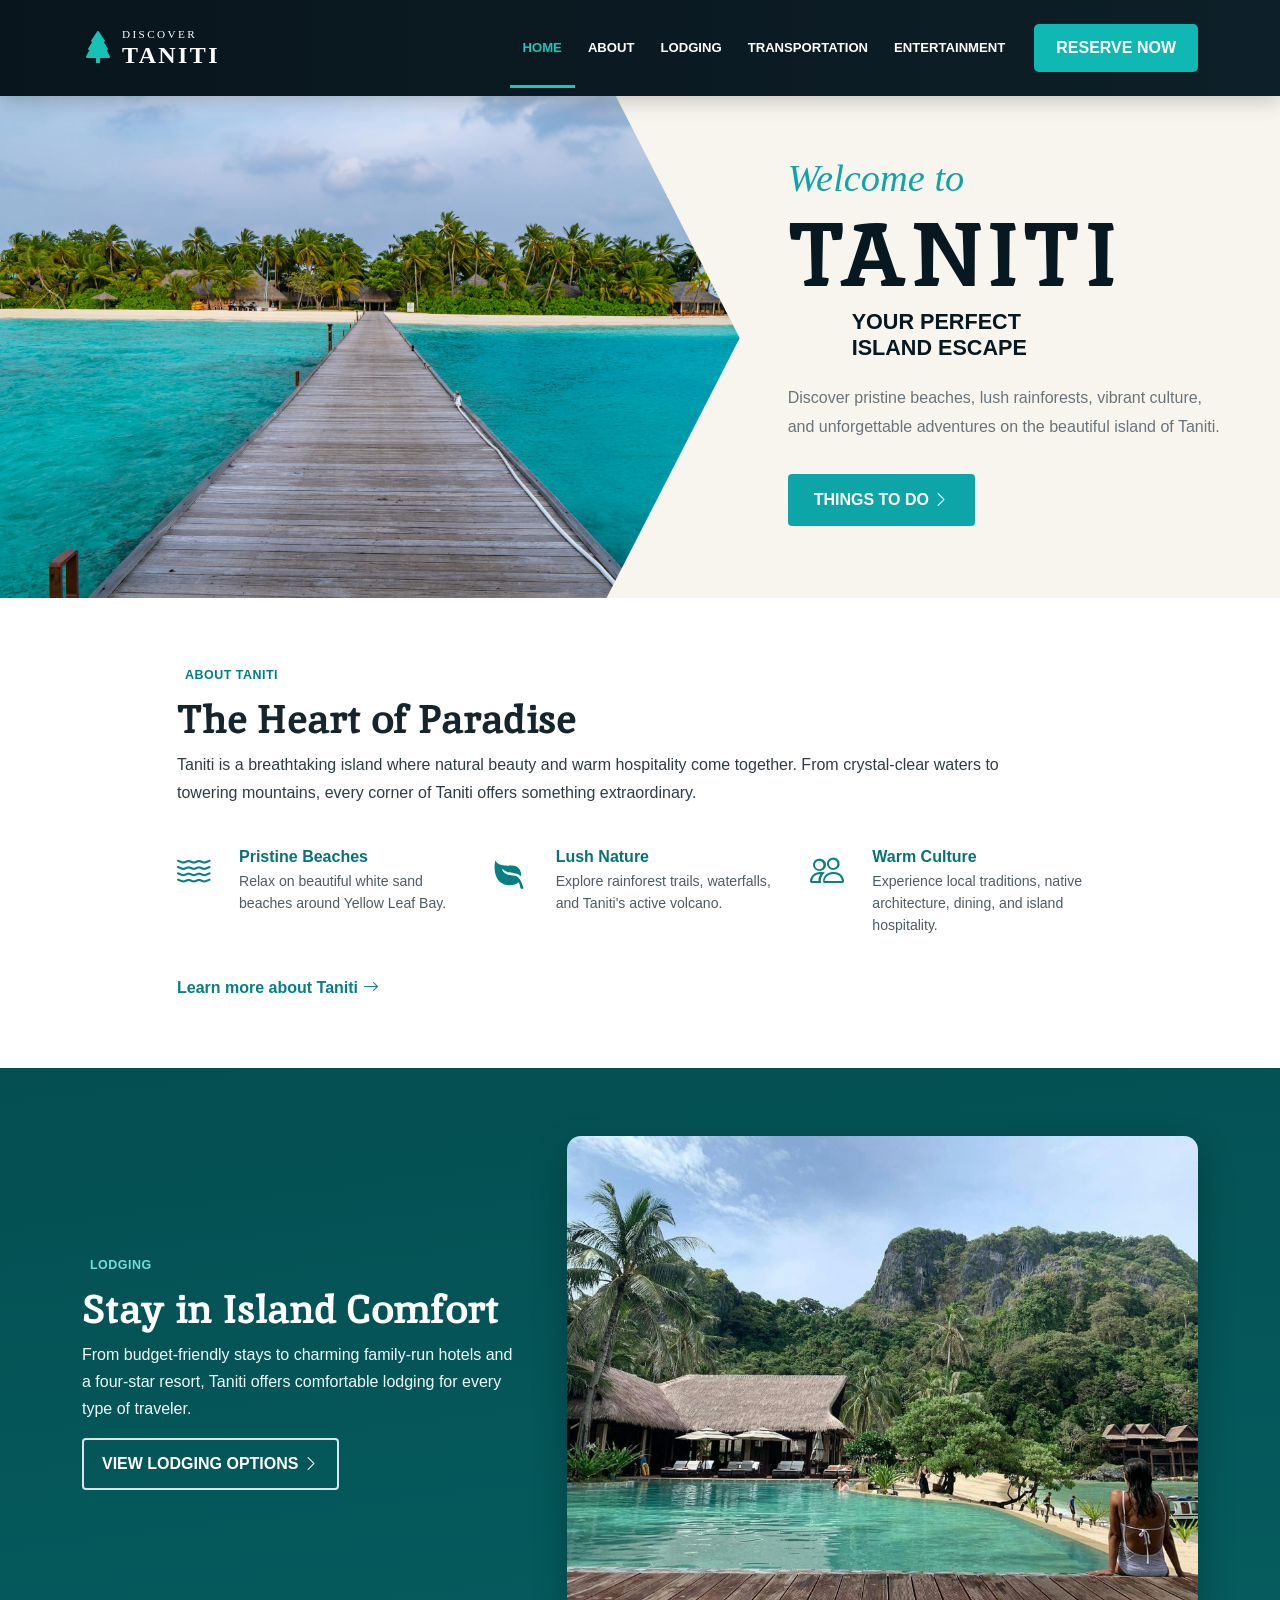
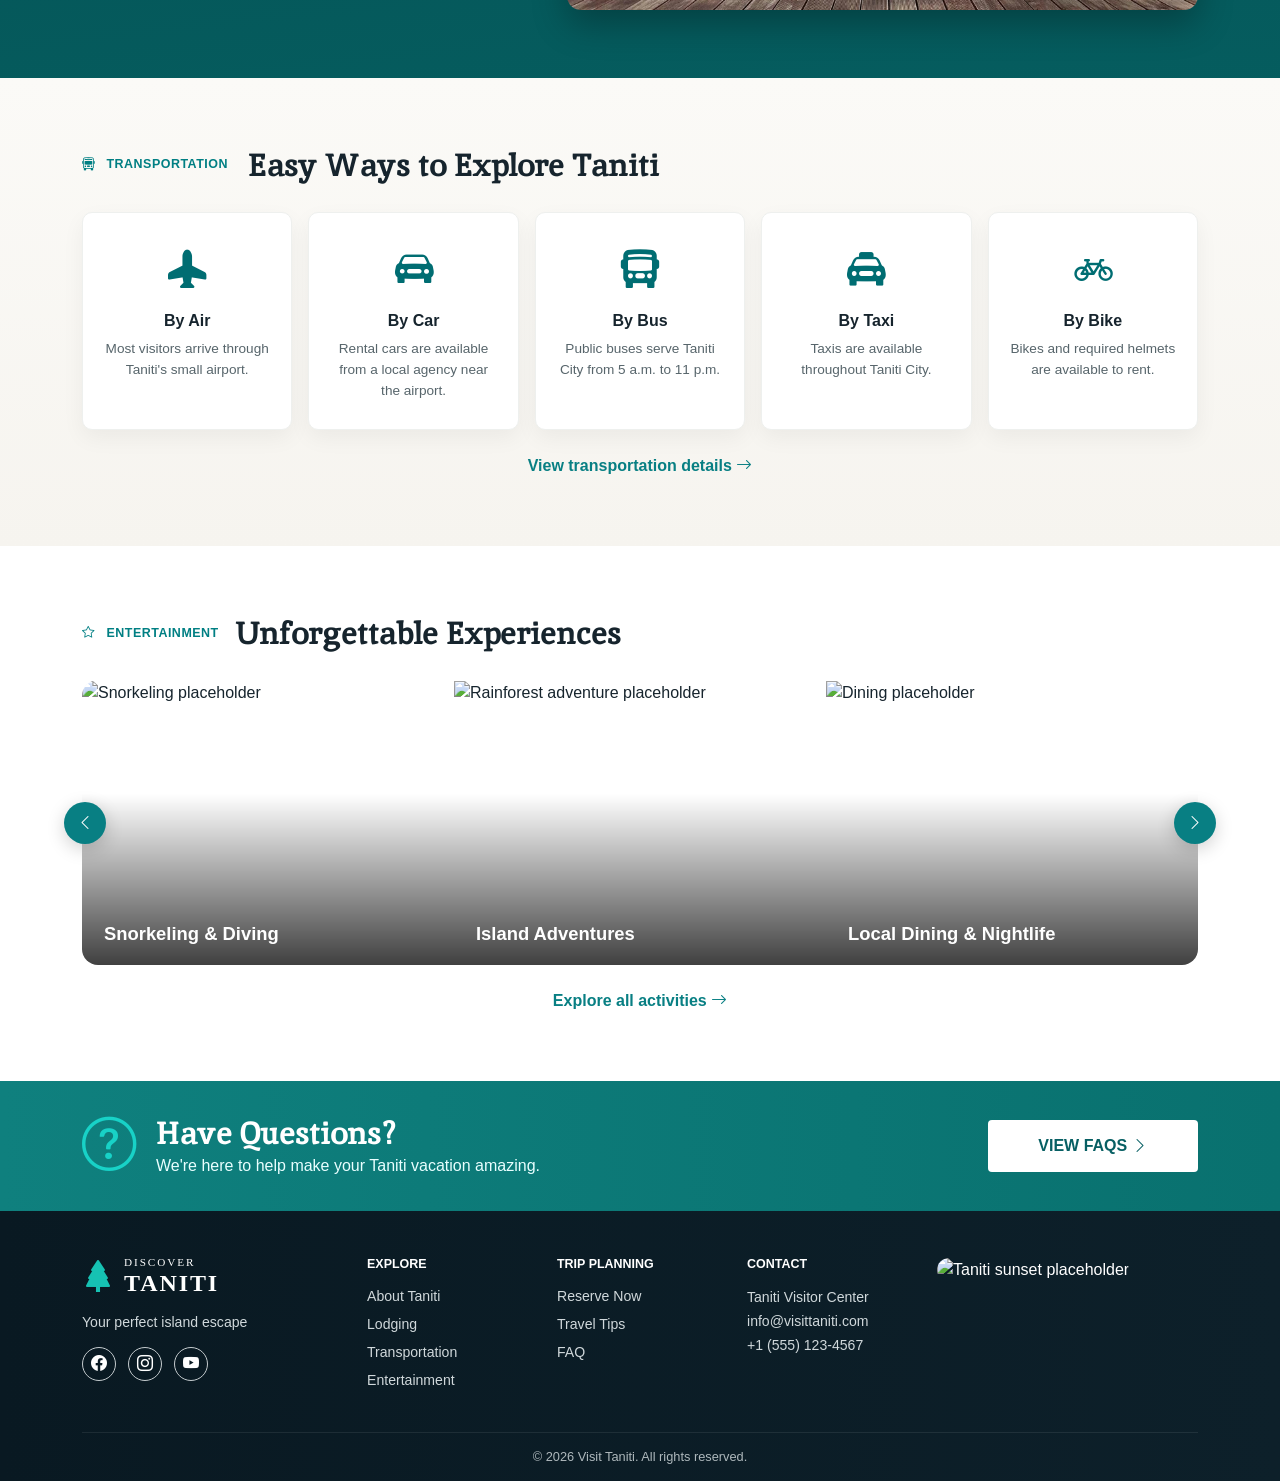
==== index.html @ a60665e6 "Added img for lodging section to assets folder and appropriate img tag. Homepage lodging done." ====
<!doctype html>
<html lang="en">
<head>
  <meta charset="utf-8">
  <meta name="viewport" content="width=device-width, initial-scale=1">
  <title>Visit Taniti</title>
  <meta name="description" content="Discover Taniti lodging, transportation, beaches, rainforest adventures, dining, and visitor information.">

  <link href="https://cdn.jsdelivr.net/npm/bootstrap@5.3.3/dist/css/bootstrap.min.css" rel="stylesheet">
  <link rel="stylesheet" href="https://cdn.jsdelivr.net/npm/bootstrap-icons@1.11.3/font/bootstrap-icons.min.css">
  <link rel="stylesheet" href="styles.css">
</head>
<body>

  <!-- NAVBAR -->
  <nav class="navbar navbar-expand-lg navbar-dark fixed-top site-navbar">
    <div class="container">
      <a class="navbar-brand d-flex align-items-center gap-2" href="#home">
        <span class="brand-icon"><i class="bi bi-tree-fill"></i></span>
        <span class="brand-text">
          <small>DISCOVER</small>
          <strong>TANITI</strong>
        </span>
      </a>

      <button class="navbar-toggler border-0" type="button" data-bs-toggle="collapse"
              data-bs-target="#mainNav" aria-controls="mainNav"
              aria-expanded="false" aria-label="Toggle navigation">
        <span class="navbar-toggler-icon"></span>
      </button>

      <div class="collapse navbar-collapse" id="mainNav">
        <ul class="navbar-nav ms-auto align-items-lg-center">
          <li class="nav-item"><a class="nav-link active" href="#home">HOME</a></li>
          <li class="nav-item"><a class="nav-link" href="#about">ABOUT</a></li>
          <li class="nav-item"><a class="nav-link" href="#lodging">LODGING</a></li>
          <li class="nav-item"><a class="nav-link" href="#transportation">TRANSPORTATION</a></li>
          <li class="nav-item"><a class="nav-link" href="#entertainment">ENTERTAINMENT</a></li>
          <li class="nav-item ms-lg-3 mt-3 mt-lg-0">
            <a class="btn reserve-btn" href="reserve.html">RESERVE NOW</a>
          </li>
        </ul>
      </div>
    </div>
  </nav>

  <main>

    <section id="home" class="hero-section">
      <div class="container">
        <div class="row align-items-center g-0">

          <!-- Hero Image -->
          <div class="col-lg-7 hero-image-column">
            <img
              src="assets/homepage_hero.jpg"
              alt="Scenic tropical view of Taniti"
              class="hero-image"
            >
          </div>

          <!-- Hero Content -->
          <div class="col-lg-5">
            <div class="hero-content">

              <p class="script-title">Welcome to</p>

              <h1>TANITI</h1>

              <h2>YOUR PERFECT<br>ISLAND ESCAPE</h2>

              <p class="hero-copy">
                Discover pristine beaches, lush rainforests, vibrant culture,
                and unforgettable adventures on the beautiful island of Taniti.
              </p>

              <a href="entertainment.html" class="btn explore-btn">
                THINGS TO DO
                <i class="bi bi-chevron-right"></i>
              </a>

            </div>
          </div>

        </div>
      </div>
    </section>

    <!-- ABOUT -->
    <section id="about" class="about-section section-pad">
      <div class="container">
        <div class="row justify-content-center">
       
          <div class="col-lg-10">
            <div class="section-label"><i class="bi bi-leaf"></i> ABOUT TANITI</div>
            <h2>The Heart of Paradise</h2>
            <p class="about-copy">
              Taniti is a breathtaking island where natural beauty and warm hospitality come together.
              From crystal-clear waters to towering mountains, every corner of Taniti offers something extraordinary.
            </p>

            <div class="row g-4 mt-3">
              <div class="col-md-4">
                <div class="feature-inline">
                  <span class="feature-icon"><i class="bi bi-water"></i></span>
                  <div>
                    <h3>Pristine Beaches</h3>
                    <p>Relax on beautiful white sand beaches around Yellow Leaf Bay.</p>
                  </div>
                </div>
              </div>

              <div class="col-md-4">
                <div class="feature-inline">
                  <span class="feature-icon">
                    <svg xmlns="http://www.w3.org/2000/svg" width="30" height="30" fill="currentColor" class="bi bi-leaf-fill" viewBox="0 0 16 16">
                        <path d="M1.4 1.7c.217.289.65.84 1.725 1.274 1.093.44 2.885.774 5.834.528 2.02-.168 3.431.51 4.326 1.556C14.161 6.082 14.5 7.41 14.5 8.5q0 .344-.027.734C13.387 8.252 11.877 7.76 10.39 7.5c-2.016-.288-4.188-.445-5.59-2.045-.142-.162-.402-.102-.379.112.108.985 1.104 1.82 1.844 2.308 2.37 1.566 5.772-.118 7.6 3.071.505.8 1.374 2.7 1.75 4.292.07.298-.066.611-.354.715a.7.7 0 0 1-.161.042 1 1 0 0 1-1.08-.794c-.13-.97-.396-1.913-.868-2.77C12.173 13.386 10.565 14 8 14c-1.854 0-3.32-.544-4.45-1.435-1.124-.887-1.889-2.095-2.39-3.383-1-2.562-1-5.536-.65-7.28L.73.806z"/>
                    </svg>
                  </span>
                  <div>
                    <h3>Lush Nature</h3>
                    <p>Explore rainforest trails, waterfalls, and Taniti's active volcano.</p>
                  </div>
                </div>
              </div>

              <div class="col-md-4">
                <div class="feature-inline">
                  <span class="feature-icon"><i class="bi bi-people"></i></span>
                  <div>
                    <h3>Warm Culture</h3>
                    <p>Experience local traditions, native architecture, dining, and island hospitality.</p>
                  </div>
                </div>
              </div>
            </div>

            <div class="mt-4">
              <a href="about.html" class="text-cta">Learn more about Taniti <i class="bi bi-arrow-right"></i></a>
            </div>
          </div>
        </div>
      </div>
    </section>

    <!-- LODGING -->
    <section id="lodging" class="lodging-section section-pad">
      <div class="container">
        <div class="row align-items-center g-5">
          <div class="col-lg-5">
            <div class="section-label light-label"><i class="bi bi-bed"></i> LODGING</div>
            <h2>Stay in Island Comfort</h2>
            <p>
              From budget-friendly stays to charming family-run hotels and a four-star resort,
              Taniti offers comfortable lodging for every type of traveler.
            </p>
            <a href="lodging.html" class="btn outline-light-btn">
              VIEW LODGING OPTIONS <i class="bi bi-chevron-right"></i>
            </a>
          </div>

          <div class="col-lg-7">
            <img src="assets/lodging_hero_homepage.jpg" class="img-fluid lodging-image" alt="Taniti lodging placeholder">
          </div>
        </div>
      </div>
    </section>

    <!-- TRANSPORTATION -->
    <section id="transportation" class="transportation-section section-pad">
      <div class="container">
        <div class="section-heading">
          <div class="section-label"><i class="bi bi-bus-front"></i> TRANSPORTATION</div>
          <h2>Easy Ways to Explore Taniti</h2>
        </div>

        <div class="row g-3">
          <div class="col-6 col-md-4 col-lg">
            <div class="transport-card">
              <i class="bi bi-airplane-fill"></i>
              <h3>By Air</h3>
              <p>Most visitors arrive through Taniti's small airport.</p>
            </div>
          </div>

          <div class="col-6 col-md-4 col-lg">
            <div class="transport-card">
              <i class="bi bi-car-front-fill"></i>
              <h3>By Car</h3>
              <p>Rental cars are available from a local agency near the airport.</p>
            </div>
          </div>

          <div class="col-6 col-md-4 col-lg">
            <div class="transport-card">
              <i class="bi bi-bus-front-fill"></i>
              <h3>By Bus</h3>
              <p>Public buses serve Taniti City from 5 a.m. to 11 p.m.</p>
            </div>
          </div>

          <div class="col-6 col-md-4 col-lg">
            <div class="transport-card">
              <i class="bi bi-taxi-front-fill"></i>
              <h3>By Taxi</h3>
              <p>Taxis are available throughout Taniti City.</p>
            </div>
          </div>

          <div class="col-6 col-md-4 col-lg">
            <div class="transport-card">
              <i class="bi bi-bicycle"></i>
              <h3>By Bike</h3>
              <p>Bikes and required helmets are available to rent.</p>
            </div>
          </div>
        </div>

        <div class="text-center mt-4">
          <a href="transportation.html" class="text-cta">View transportation details <i class="bi bi-arrow-right"></i></a>
        </div>
      </div>
    </section>

    <!-- ENTERTAINMENT -->
    <section id="entertainment" class="entertainment-section section-pad">
      <div class="container">
        <div class="section-heading d-flex align-items-center gap-3">
          <div class="section-label mb-0"><i class="bi bi-star"></i> ENTERTAINMENT</div>
          <h2 class="mb-0">Unforgettable Experiences</h2>
        </div>

        <div id="experienceCarousel" class="carousel slide mt-4" data-bs-ride="carousel">
          <div class="carousel-inner rounded-4 overflow-hidden">
            <div class="carousel-item active">
              <div class="row g-0">
                <div class="col-md-4 experience-card">
                  <img src="assets/snorkeling.svg" alt="Snorkeling placeholder">
                  <div class="experience-overlay"></div>
                  <div class="experience-title">Snorkeling & Diving</div>
                </div>
                <div class="col-md-4 experience-card">
                  <img src="assets/waterfall.svg" alt="Rainforest adventure placeholder">
                  <div class="experience-overlay"></div>
                  <div class="experience-title">Island Adventures</div>
                </div>
                <div class="col-md-4 experience-card">
                  <img src="assets/dining.svg" alt="Dining placeholder">
                  <div class="experience-overlay"></div>
                  <div class="experience-title">Local Dining & Nightlife</div>
                </div>
              </div>
            </div>
          </div>

          <button class="carousel-control-prev custom-control" type="button"
                  data-bs-target="#experienceCarousel" data-bs-slide="prev">
            <span class="circle-control"><i class="bi bi-chevron-left"></i></span>
            <span class="visually-hidden">Previous</span>
          </button>

          <button class="carousel-control-next custom-control" type="button"
                  data-bs-target="#experienceCarousel" data-bs-slide="next">
            <span class="circle-control"><i class="bi bi-chevron-right"></i></span>
            <span class="visually-hidden">Next</span>
          </button>
        </div>

        <div class="text-center mt-4">
          <a href="entertainment.html" class="text-cta">Explore all activities <i class="bi bi-arrow-right"></i></a>
        </div>
      </div>
    </section>

    <!-- FAQ CTA -->
    <section class="faq-cta-section">
      <div class="container">
        <div class="faq-banner">
          <div class="faq-left">
            <div class="faq-icon"><i class="bi bi-question-circle"></i></div>
            <div>
              <h2>Have Questions?</h2>
              <p>We're here to help make your Taniti vacation amazing.</p>
            </div>
          </div>

          <a href="faq.html" class="btn faq-btn">
            VIEW FAQS <i class="bi bi-chevron-right"></i>
          </a>
        </div>
      </div>
    </section>

  </main>

  <!-- FOOTER -->
  <footer class="site-footer">
    <div class="container">
      <div class="row g-4 align-items-start">
        <div class="col-lg-3">
          <a class="footer-brand" href="#home">
            <span class="brand-icon"><i class="bi bi-tree-fill"></i></span>
            <span class="brand-text">
              <small>DISCOVER</small>
              <strong>TANITI</strong>
            </span>
          </a>
          <p class="footer-tagline">Your perfect island escape</p>
          <div class="socials">
            <a href="#" aria-label="Facebook"><i class="bi bi-facebook"></i></a>
            <a href="#" aria-label="Instagram"><i class="bi bi-instagram"></i></a>
            <a href="#" aria-label="YouTube"><i class="bi bi-youtube"></i></a>
          </div>
        </div>

        <div class="col-6 col-lg-2">
          <h3>EXPLORE</h3>
          <a href="about.html">About Taniti</a>
          <a href="lodging.html">Lodging</a>
          <a href="transportation.html">Transportation</a>
          <a href="entertainment.html">Entertainment</a>
        </div>

        <div class="col-6 col-lg-2">
          <h3>TRIP PLANNING</h3>
          <a href="reserve.html">Reserve Now</a>
          <a href="faq.html">Travel Tips</a>
          <a href="faq.html">FAQ</a>
        </div>

        <div class="col-lg-2">
          <h3>CONTACT</h3>
          <p>Taniti Visitor Center<br>info@visittaniti.com<br>+1 (555) 123-4567</p>
        </div>

        <div class="col-lg-3">
          <img src="assets/footer.svg" class="img-fluid footer-image" alt="Taniti sunset placeholder">
        </div>
      </div>

      <div class="footer-bottom text-center">
        © 2026 Visit Taniti. All rights reserved.
      </div>
    </div>
  </footer>

  <script src="https://cdn.jsdelivr.net/npm/bootstrap@5.3.3/dist/js/bootstrap.bundle.min.js"></script>
</body>
</html>
---- styles.css ----
@import url('https://fonts.googleapis.com/css2?family=Inika:wght@400;700&family=Kablammo&family=Schoolbell&display=swap');

:root{
  --navy:#071821;
  --navy-2:#0b222a;
  --teal:#0ea5a8;
  --teal-dark:#087579;
  --cream:#f8f5ef;
  --ink:#16242d;
  --muted:#69747a;
  --white:#fff;
  --header-fonts: "Inika";
}

*{box-sizing:border-box}

html{scroll-behavior:smooth}

body{
  margin:0;
  font-family: "Segoe UI",Arial,sans-serif;
  color:var(--ink);
  background:#fff;
}

section{scroll-margin-top:78px}

.section-pad{padding:68px 0}

.section-label{
  color:#007f83;
  font-weight:800;
  font-size:.78rem;
  letter-spacing:.04em;
  margin-bottom:10px;
}

.section-label i{margin-right:8px}

.light-label{color:#6be0d8}

h2{
  font-size:clamp(2rem,4vw,3rem);
  font-weight:800;
}

/* Navbar */
.site-navbar{
  background:linear-gradient(90deg,#09151c,#0d1f28);
  min-height:78px;
  box-shadow:0 5px 20px rgba(0,0,0,.2);
}

.brand-icon{
  color:#16c2b3;
  font-size:2rem;
  line-height:1;
}

.brand-text{
  display:flex;
  flex-direction:column;
  line-height:1;
  letter-spacing:.12em;
  color:white;
  font-family: "Schoolbell" ;
}

.brand-text small{
  font-size:.7rem;
  margin-bottom:3px;
}

.brand-text strong{
  font-size:1.5rem;
}

.site-navbar .nav-link{
  color:#fff !important;
  font-weight:700;
  font-size:.82rem;
  padding:30px 13px 27px !important;
  border-bottom:3px solid transparent;
}

.site-navbar .nav-link:hover,
.site-navbar .nav-link.active{
  color:#17c6bc !important;
  border-bottom-color:#17c6bc;
}

.reserve-btn{
  background:#10b8b4;
  border:0;
  color:#fff;
  font-weight:800;
  border-radius:5px;
  padding:12px 22px;
}

.reserve-btn:hover{background:#0d9996;color:#fff}

/* Hero */

.hero-section {
  margin-top: 78px;
  background: var(--cream);
  overflow: hidden;
}

.hero-section .container {
  max-width: 100%;
  padding-left: 0;
}

.hero-image-column {
  position: relative;
  padding-left: 0;
}

.hero-image {
  width: 100%;
  height: 520px;
  display: block;
  object-fit: cover;

  clip-path: polygon(
    0 0,
    82% 0,
    100% 50%,
    82% 100%,
    0 100%
  );
}

.hero-content {
  position: relative;
  z-index: 2;
  padding: 3rem 2rem 3rem 3rem;
}

.script-title {
  margin: 0 0 .25rem;
  font-family: Georgia, serif;
  font-size: 2.4rem;
  font-style: italic;
  color: var(--teal);
}

.hero-content h1 {
  margin: 0 0 .75rem;
  color: var(--navy);
  font-size: clamp(4rem, 7vw, 6rem);
  font-weight: 900;
  line-height: .95;
  letter-spacing: .04em;
  font-family: var(--header-fonts);
}

.hero-content h2 {
  margin-bottom: 1.5rem;
  color: var(--navy);
  font-size: 1.35rem;
  font-weight: 900;
  line-height: 1.2;
  margin-left: 4rem;
}

.hero-copy {
  max-width: 440px;
  margin-bottom: 2rem;
  color: var(--muted);
  font-size: 1rem;
  line-height: 1.8;
}

.explore-btn {
  padding: 14px 26px;
  border: 0;
  border-radius: 4px;
  background: var(--teal);
  color: var(--white);
  font-weight: 800;
}

.explore-btn:hover {
  background: var(--teal-dark);
  color: var(--white);
}

/* About */
.about-section{
  background: var(--white);
}

.about-section h2{
  font-size:2.5rem;
  font-family: var(--header-fonts);
}

.about-copy{
  max-width:860px;
  color:#2d3c43;
  line-height:1.75;
}

.feature-inline{
  display:flex;
  gap:14px;
  align-items:flex-start;
}

.feature-icon{
  color:#087f83;
  font-size:2.1rem;
  width:48px;
  flex:0 0 48px;
}

.feature-inline h3{
  font-size:1rem;
  font-weight:800;
  color:#087176;
  margin-bottom:5px;
}

.feature-inline p{
  color:#4d5c62;
  font-size:.88rem;
  line-height:1.55;
}

.text-cta{
  color:#087f83;
  text-decoration:none;
  font-weight:800;
}

.text-cta:hover{color:#055d60}

/* Lodging */
.lodging-section{
  color:#fff;
  background:
    linear-gradient(rgba(4,78,81,.94),rgba(5,91,93,.94)),
    radial-gradient(circle at right top,#0a8d8f,#064f52);
}

.lodging-section h2{
  color:#fff;
  font-size:2.5rem;
  font-family: var(--header-fonts);
}

.lodging-section p{
  font-size:1rem;
  line-height:1.7;
  color:#eefafa;
}

.lodging-image{
  border-radius:14px;
  box-shadow:0 14px 35px rgba(0,0,0,.28);
}

.outline-light-btn{
  border:2px solid rgba(255,255,255,.85);
  color:#fff;
  font-weight:800;
  border-radius:4px;
  padding:12px 18px;
}

.outline-light-btn:hover{
  background:#fff;
  color:#075b5e;
}

/* Transportation */
.transportation-section{
  background:linear-gradient(180deg,#fbfaf7,#f6f4ef);
}

.section-heading{
  display:flex;
  gap:20px;
  align-items:flex-end;
  margin-bottom:28px;
}

.section-heading h2{
  margin:0;
  font-size:2rem;
  font-family: var(--header-fonts);
}

.transport-card{
  height:100%;
  background:#fff;
  border-radius:10px;
  padding:28px 20px;
  text-align:center;
  box-shadow:0 8px 22px rgba(0,0,0,.05);
  border:1px solid #eef0ee;
  transition:.2s ease;
}

.transport-card:hover{
  transform:translateY(-5px);
  box-shadow:0 15px 35px rgba(0,0,0,.09);
}

.transport-card i{
  display:block;
  color:#006d72;
  font-size:2.4rem;
  margin-bottom:12px;
}

.transport-card h3{
  font-size:1rem;
  font-weight:800;
}

.transport-card p{
  margin:0;
  color:#57656b;
  font-size:.85rem;
  line-height:1.55;
}

/* Entertainment */
.entertainment-section{background:#fff}

.entertainment-section h2 {
  font-family: var(--header-fonts);
}

.experience-card{
  position:relative;
  min-height:285px;
  overflow:hidden;
}

.experience-card img{
  width:100%;
  height:285px;
  object-fit:cover;
}

.experience-overlay{
  position:absolute;
  inset:0;
  background:linear-gradient(180deg,transparent 40%,rgba(0,0,0,.75));
}

.experience-title{
  position:absolute;
  left:22px;
  bottom:18px;
  color:#fff;
  font-size:1.15rem;
  font-weight:800;
}

.custom-control{
  width:auto;
  opacity:1;
}

.carousel-control-prev.custom-control{left:-18px}
.carousel-control-next.custom-control{right:-18px}

.circle-control{
  width:42px;
  height:42px;
  display:grid;
  place-items:center;
  border-radius:50%;
  background:#087f83;
  color:#fff;
  box-shadow:0 5px 18px rgba(0,0,0,.18);
}

/* FAQ CTA */
.faq-cta-section{
  background:linear-gradient(90deg,#0f807e,#09716f);
  color:#fff;
  padding:24px 0;
}

.faq-banner{
  display:flex;
  justify-content:space-between;
  align-items:center;
  gap:30px;
}

.faq-left{
  display:flex;
  align-items:center;
  gap:20px;
}

.faq-icon{
  font-size:3.4rem;
  color:#18d2c7;
}

.faq-banner h2{
  color:#fff;
  font-size:2rem;
  margin:0;
  font-family: var(--header-fonts);
}

.faq-banner p{
  margin:2px 0 0;
  color:#e9ffff;
}

.faq-btn{
  background:#fff;
  color:#075f63;
  min-width:210px;
  font-weight:800;
  border-radius:4px;
  padding:13px 22px;
}

.faq-btn:hover{background:#eaf7f5;color:#075f63}

/* Footer */
.site-footer{
  background:linear-gradient(90deg,#091922,#0d202a);
  color:#fff;
  padding:46px 0 0;
}

.footer-brand{
  display:flex;
  align-items:center;
  gap:10px;
  text-decoration:none;
}

.footer-tagline{
  color:#c7d0d3;
  margin:16px 0 12px;
}

.socials{
  display:flex;
  gap:12px;
}

.socials a{
  width:34px;
  height:34px;
  display:grid;
  place-items:center;
  border:1px solid #c4cbce;
  color:#fff;
  border-radius:50%;
}

.site-footer h3{
  font-size:.78rem;
  color:#fff;
  font-weight:800;
  margin-bottom:14px;
}

.site-footer .col-6 a,
.site-footer .col-lg-2 a{
  display:block;
  color:#d0d8db;
  text-decoration:none;
  font-size:.88rem;
  margin-bottom:7px;
}

.site-footer .col-6 a:hover,
.site-footer .col-lg-2 a:hover{color:#16c2b3}

.site-footer p{
  color:#d0d8db;
  font-size:.88rem;
  line-height:1.7;
}

.footer-image{
  border-radius:12px;
}

.footer-bottom{
  margin-top:34px;
  padding:14px 0;
  border-top:1px solid rgba(255,255,255,.08);
  color:#aeb8bc;
  font-size:.8rem;
}

/* Responsive */
@media (max-width:991.98px){
  .site-navbar{
    padding:10px 0;
  }

  .site-navbar .nav-link{
    padding:10px 0 !important;
    border-bottom:0;
  }

  
  .hero-section {
    padding: 45px 0;
  }

  .hero-image-column {
    padding-left: 24px;
    padding-right: 24px;
  }

  .hero-image {
    width: 100%;
    height: 340px;
    object-fit: cover;
    object-position: center;
    clip-path: none;
    border-radius: 0 45px 0 45px;
    margin: 0;
  }

  .hero-content {
    padding: 3rem 1.5rem 1rem;
    text-align: center;
  }

  .hero-copy {
    margin-left: auto;
    margin-right: auto;
  }

  .hero-content h2 {
    margin-left: 0;
  }

  .section-heading{
    display:block;
  }

  .faq-banner{
    flex-direction:column;
    text-align:center;
  }

  .faq-left{
    flex-direction:column;
  }

  .carousel-control-prev.custom-control{left:8px}
  .carousel-control-next.custom-control{right:8px}
}

@media (max-width:767.98px){
  .section-pad{padding:52px 0}

  .hero-section h1{
    font-size:4.2rem;
  }

  .script-title{
    font-size:2rem;
  }

  .experience-card{
    min-height:230px;
  }

  .experience-card img{
    height:230px;
  }
}
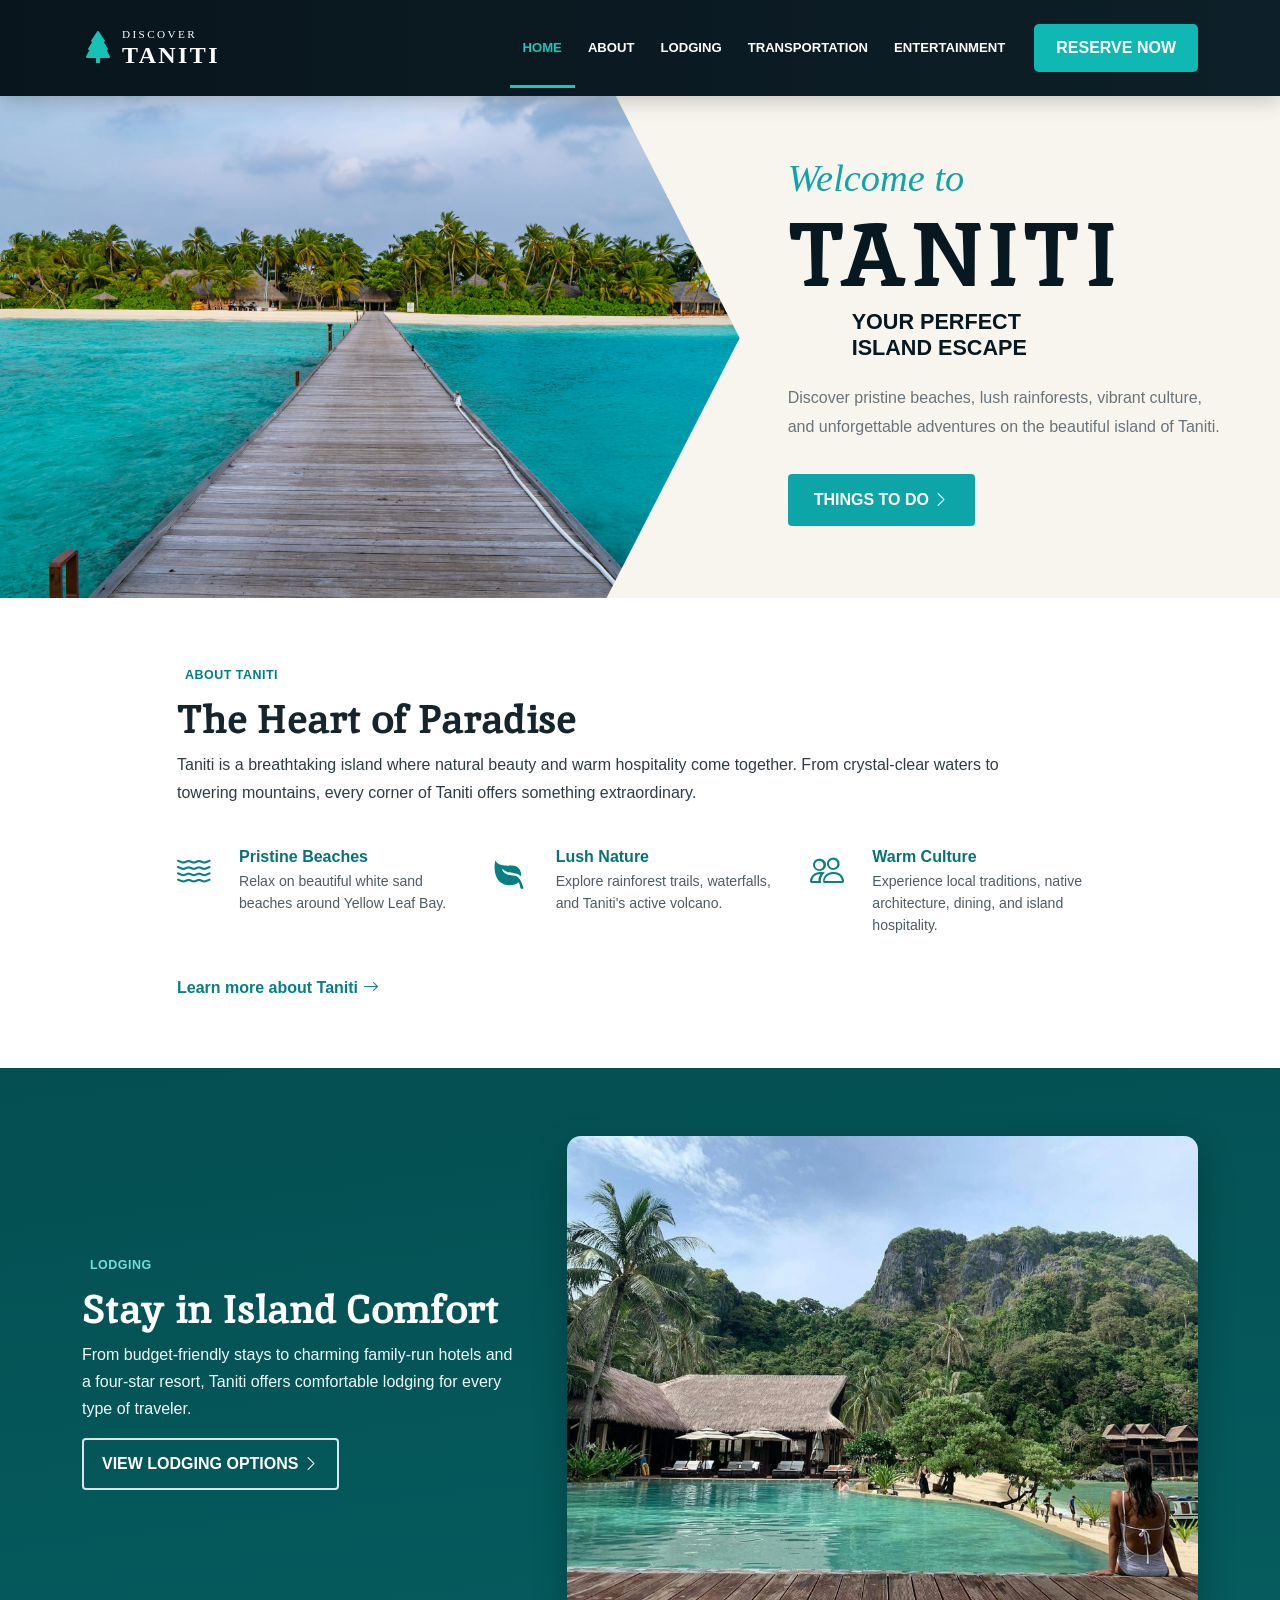
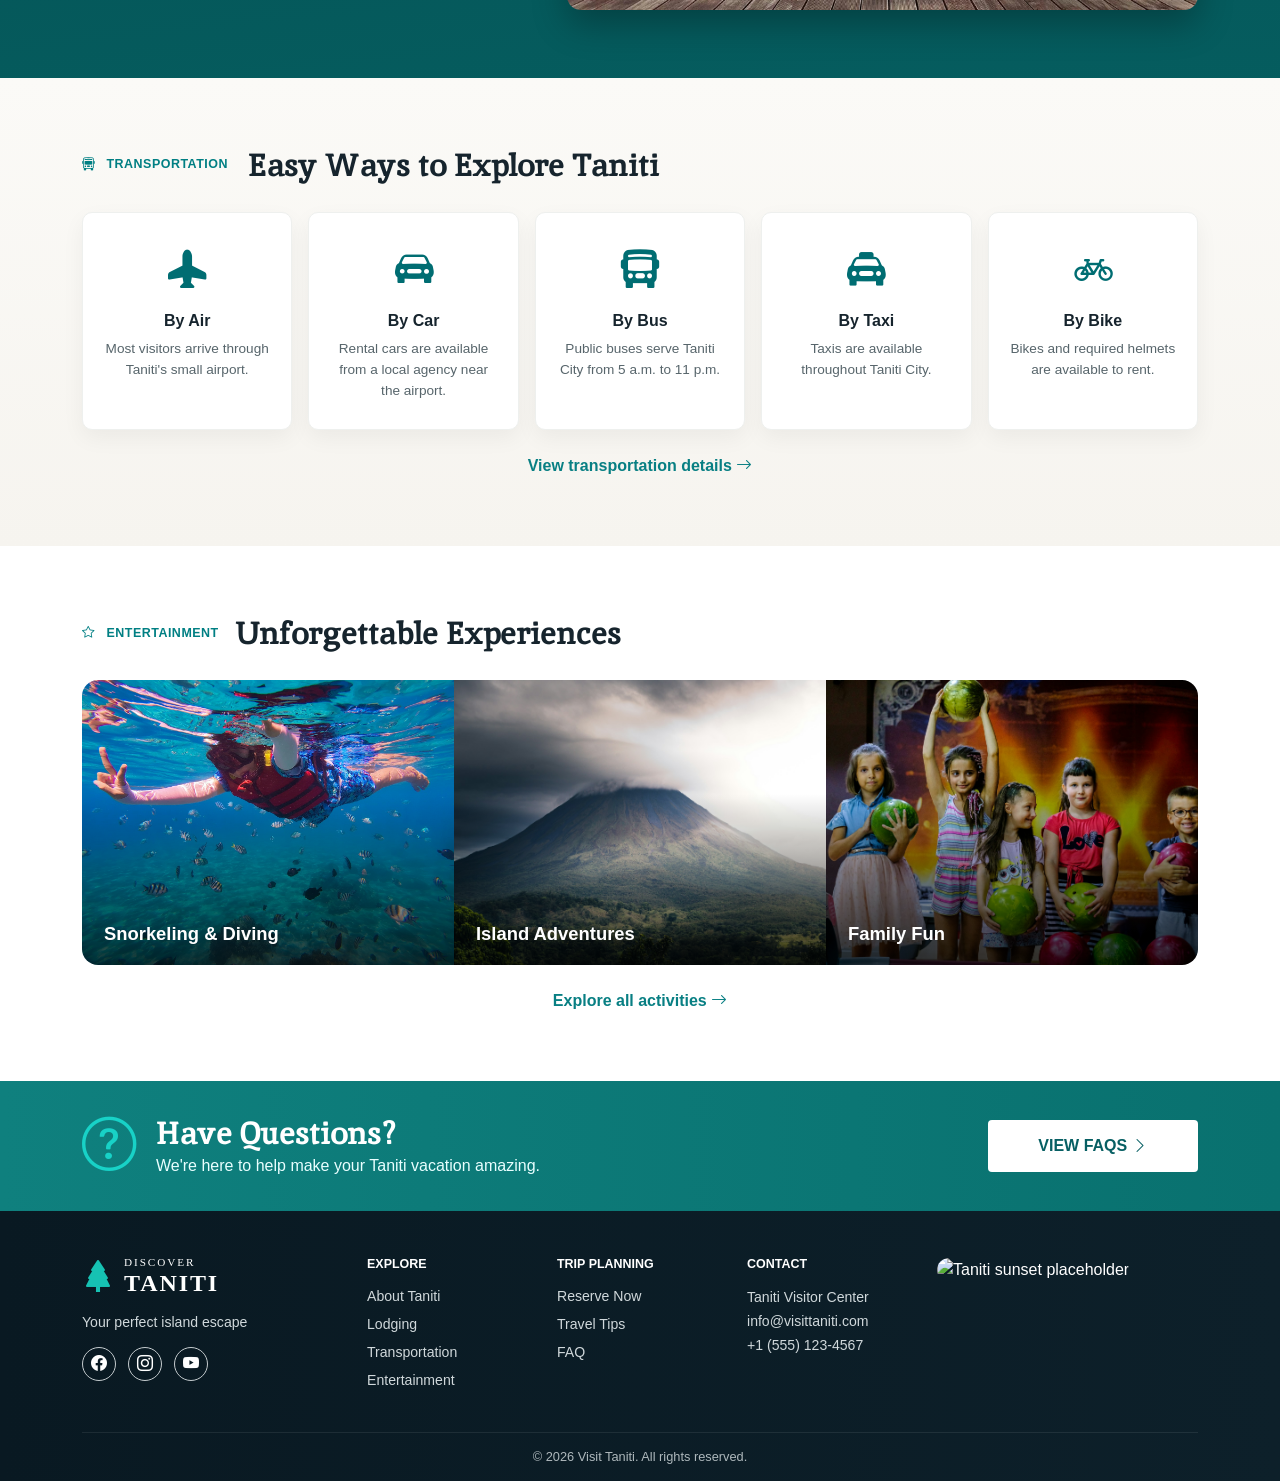
==== commit 8d27d758: "Added images to the entertainment section. Added hover effect over images. Entertainment section don" ====
--- a/index.html
+++ b/index.html
@@ -235,35 +235,24 @@
             <div class="carousel-item active">
               <div class="row g-0">
                 <div class="col-md-4 experience-card">
-                  <img src="assets/snorkeling.svg" alt="Snorkeling placeholder">
+                  <img src="assets/snorkeling_homepage.jpg" alt="Person snorkeling">
                   <div class="experience-overlay"></div>
                   <div class="experience-title">Snorkeling & Diving</div>
                 </div>
                 <div class="col-md-4 experience-card">
-                  <img src="assets/waterfall.svg" alt="Rainforest adventure placeholder">
+                  <img src="assets/volcano_homepage.jpg" alt="Volcano standing tall behind scenery">
                   <div class="experience-overlay"></div>
                   <div class="experience-title">Island Adventures</div>
                 </div>
                 <div class="col-md-4 experience-card">
-                  <img src="assets/dining.svg" alt="Dining placeholder">
+                  <img src="assets/family_fun_homepage.jpg" alt="Kids holding bowling balls">
                   <div class="experience-overlay"></div>
-                  <div class="experience-title">Local Dining & Nightlife</div>
+                  <div class="experience-title">Family Fun</div>
                 </div>
               </div>
             </div>
           </div>
 
-          <button class="carousel-control-prev custom-control" type="button"
-                  data-bs-target="#experienceCarousel" data-bs-slide="prev">
-            <span class="circle-control"><i class="bi bi-chevron-left"></i></span>
-            <span class="visually-hidden">Previous</span>
-          </button>
-
-          <button class="carousel-control-next custom-control" type="button"
-                  data-bs-target="#experienceCarousel" data-bs-slide="next">
-            <span class="circle-control"><i class="bi bi-chevron-right"></i></span>
-            <span class="visually-hidden">Next</span>
-          </button>
         </div>
 
         <div class="text-center mt-4">
--- a/styles.css
+++ b/styles.css
@@ -346,6 +346,11 @@
   width:100%;
   height:285px;
   object-fit:cover;
+  transition: transform 0.4s ease;
+}
+
+.experience-card:hover img {
+  transform: scale(1.08);
 }
 
 .experience-overlay{
@@ -363,24 +368,6 @@
   font-weight:800;
 }
 
-.custom-control{
-  width:auto;
-  opacity:1;
-}
-
-.carousel-control-prev.custom-control{left:-18px}
-.carousel-control-next.custom-control{right:-18px}
-
-.circle-control{
-  width:42px;
-  height:42px;
-  display:grid;
-  place-items:center;
-  border-radius:50%;
-  background:#087f83;
-  color:#fff;
-  box-shadow:0 5px 18px rgba(0,0,0,.18);
-}
 
 /* FAQ CTA */
 .faq-cta-section{
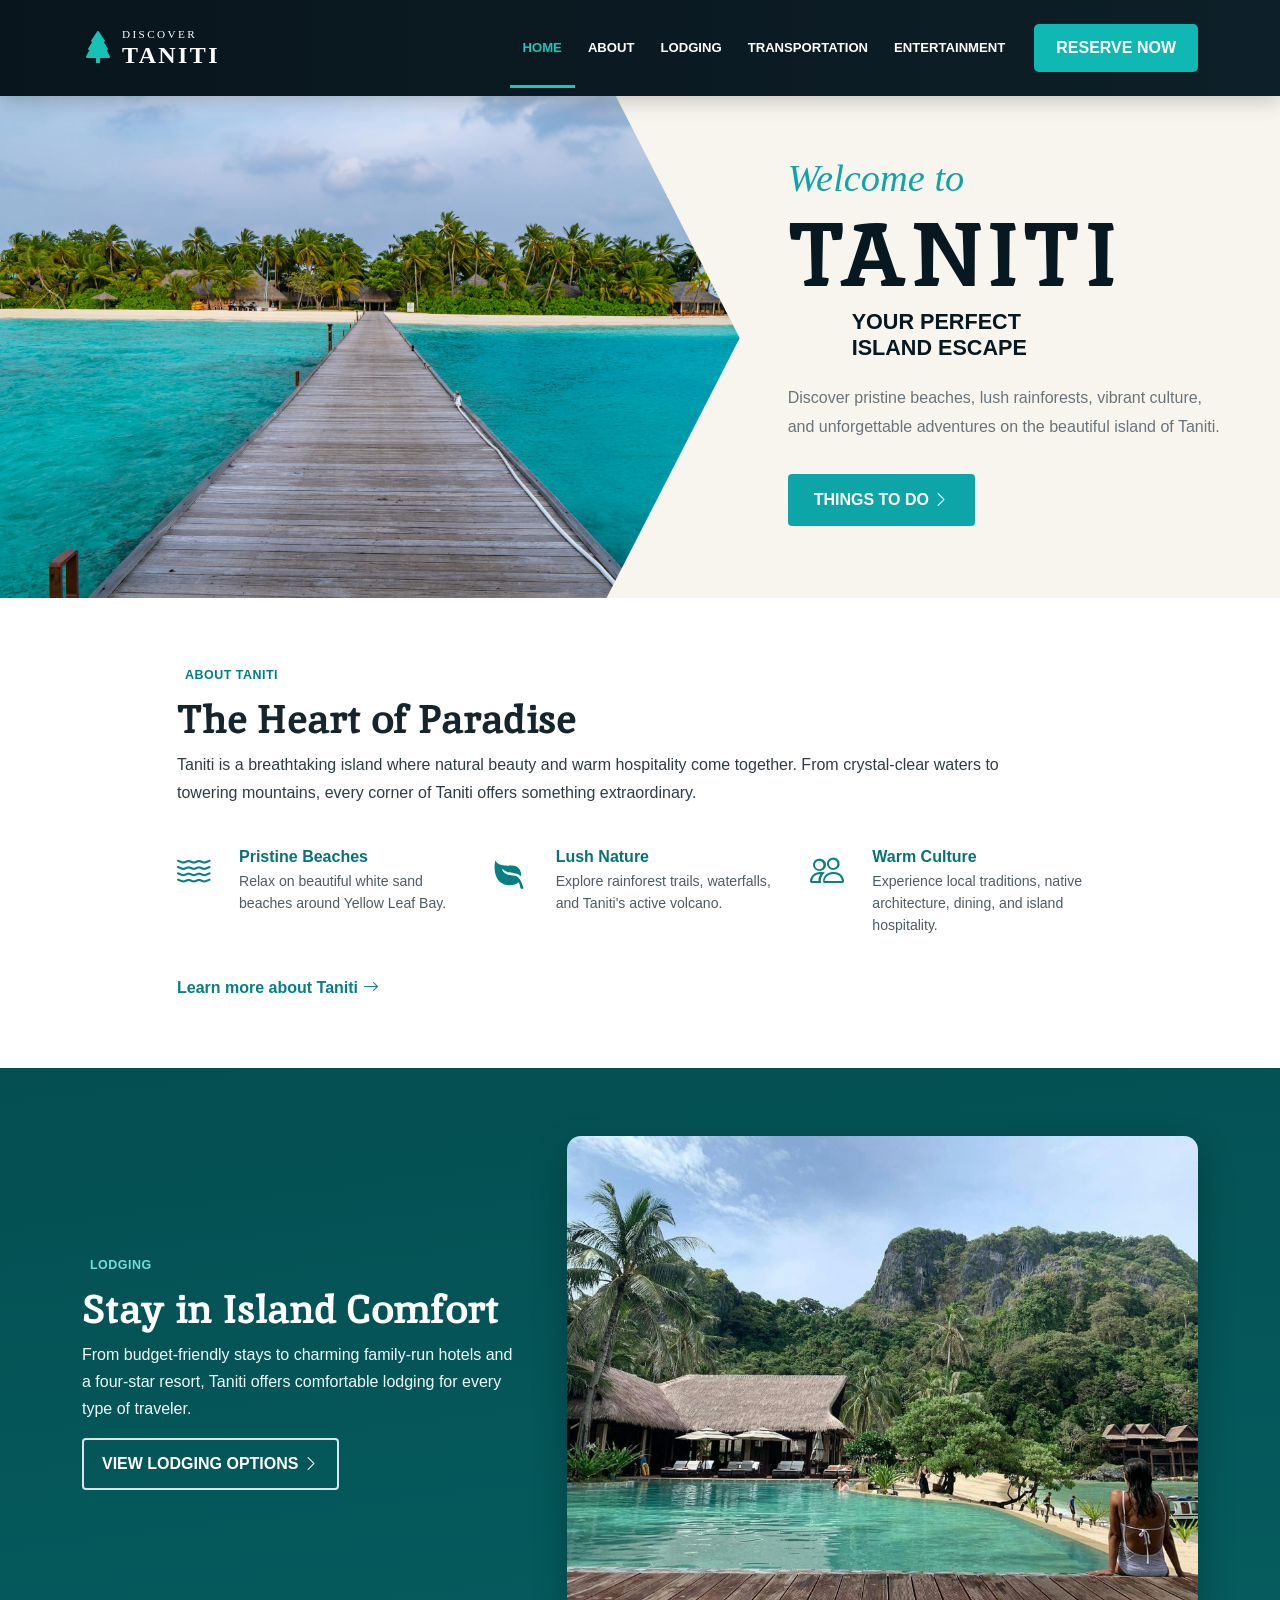
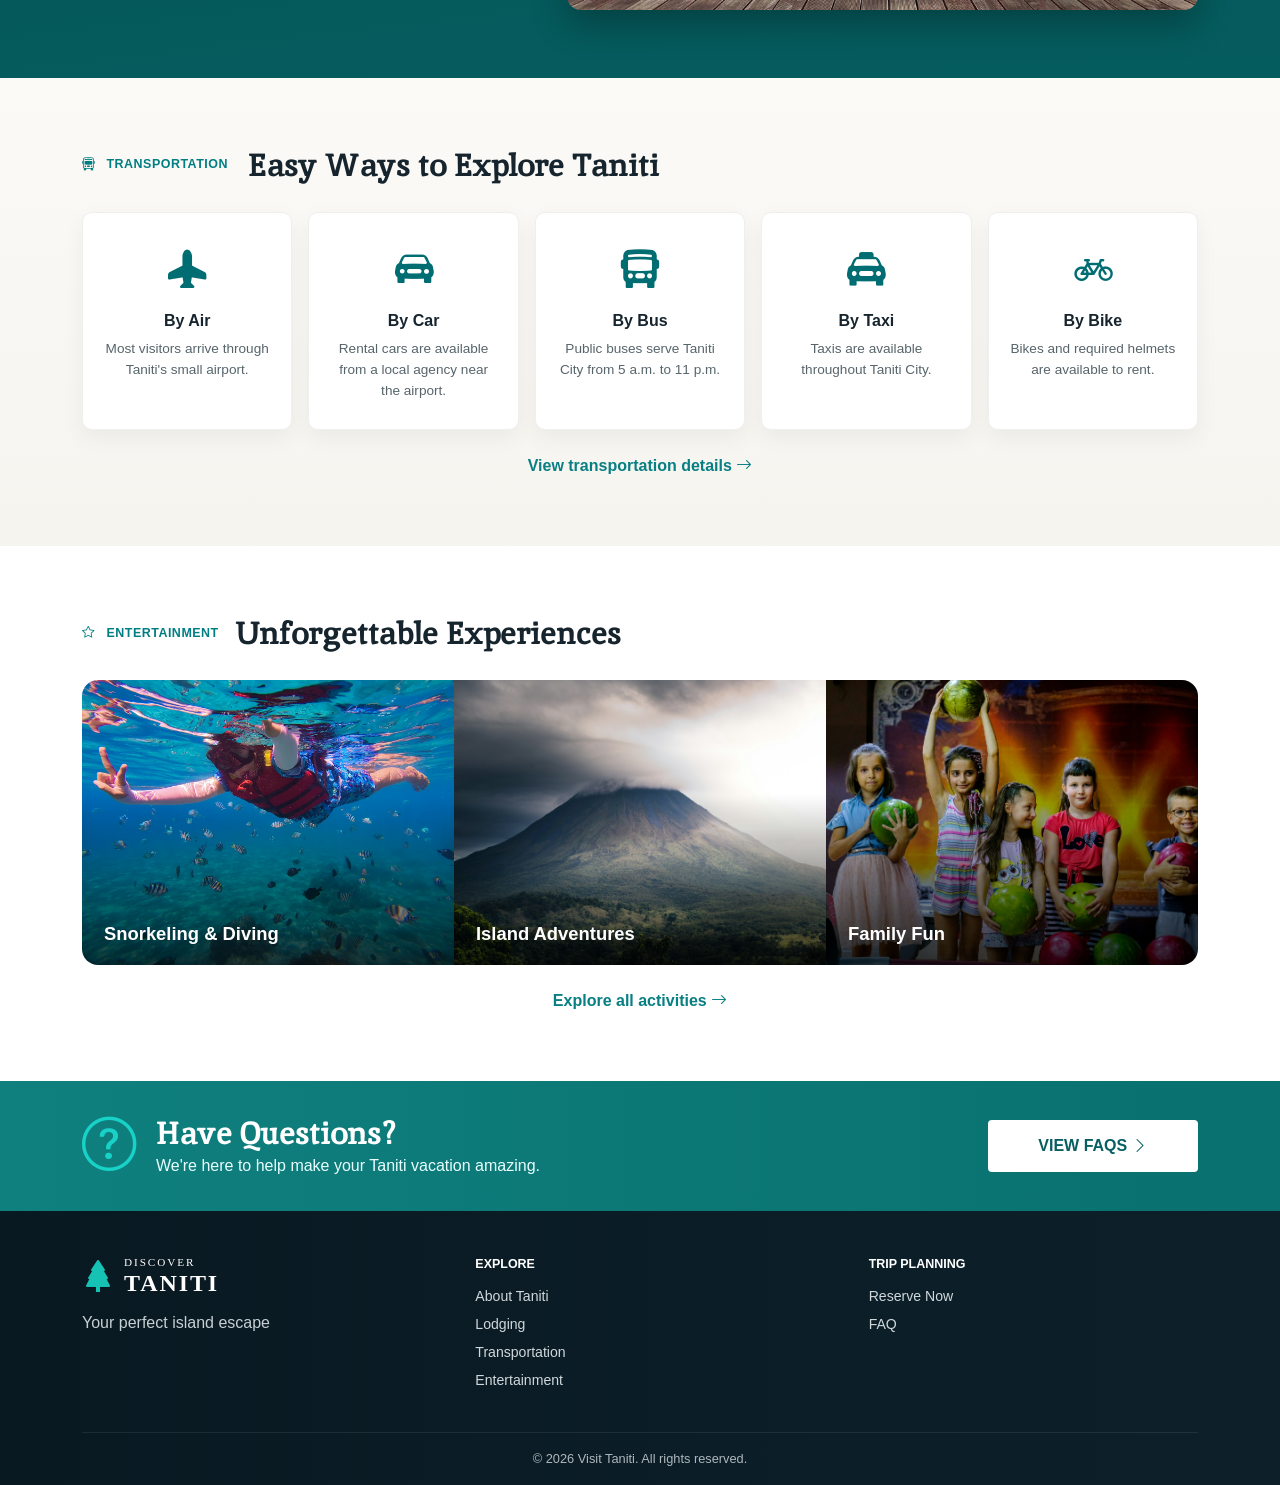
==== commit febeadde: "Refactored the footer and its content." ====
--- a/index.html
+++ b/index.html
@@ -285,51 +285,48 @@
   <!-- FOOTER -->
   <footer class="site-footer">
     <div class="container">
-      <div class="row g-4 align-items-start">
-        <div class="col-lg-3">
+
+      <div class="footer-top">
+
+        <div class="footer-group footer-intro">
           <a class="footer-brand" href="#home">
-            <span class="brand-icon"><i class="bi bi-tree-fill"></i></span>
+            <span class="brand-icon">
+              <i class="bi bi-tree-fill"></i>
+            </span>
+
             <span class="brand-text">
               <small>DISCOVER</small>
               <strong>TANITI</strong>
             </span>
           </a>
-          <p class="footer-tagline">Your perfect island escape</p>
-          <div class="socials">
-            <a href="#" aria-label="Facebook"><i class="bi bi-facebook"></i></a>
-            <a href="#" aria-label="Instagram"><i class="bi bi-instagram"></i></a>
-            <a href="#" aria-label="YouTube"><i class="bi bi-youtube"></i></a>
-          </div>
-        </div>
-
-        <div class="col-6 col-lg-2">
+
+          <p class="footer-tagline">
+            Your perfect island escape
+          </p>
+        </div>
+
+        <div class="footer-group">
           <h3>EXPLORE</h3>
+
           <a href="about.html">About Taniti</a>
           <a href="lodging.html">Lodging</a>
           <a href="transportation.html">Transportation</a>
           <a href="entertainment.html">Entertainment</a>
         </div>
 
-        <div class="col-6 col-lg-2">
+        <div class="footer-group">
           <h3>TRIP PLANNING</h3>
+
           <a href="reserve.html">Reserve Now</a>
-          <a href="faq.html">Travel Tips</a>
           <a href="faq.html">FAQ</a>
         </div>
 
-        <div class="col-lg-2">
-          <h3>CONTACT</h3>
-          <p>Taniti Visitor Center<br>info@visittaniti.com<br>+1 (555) 123-4567</p>
-        </div>
-
-        <div class="col-lg-3">
-          <img src="assets/footer.svg" class="img-fluid footer-image" alt="Taniti sunset placeholder">
-        </div>
       </div>
 
       <div class="footer-bottom text-center">
         © 2026 Visit Taniti. All rights reserved.
       </div>
+
     </div>
   </footer>
 
--- a/styles.css
+++ b/styles.css
@@ -418,74 +418,81 @@
 .faq-btn:hover{background:#eaf7f5;color:#075f63}
 
 /* Footer */
-.site-footer{
-  background:linear-gradient(90deg,#091922,#0d202a);
-  color:#fff;
-  padding:46px 0 0;
-}
-
-.footer-brand{
-  display:flex;
-  align-items:center;
-  gap:10px;
-  text-decoration:none;
-}
-
-.footer-tagline{
-  color:#c7d0d3;
-  margin:16px 0 12px;
-}
-
-.socials{
-  display:flex;
-  gap:12px;
-}
-
-.socials a{
-  width:34px;
-  height:34px;
-  display:grid;
-  place-items:center;
-  border:1px solid #c4cbce;
-  color:#fff;
-  border-radius:50%;
-}
-
-.site-footer h3{
-  font-size:.78rem;
-  color:#fff;
-  font-weight:800;
-  margin-bottom:14px;
-}
-
-.site-footer .col-6 a,
-.site-footer .col-lg-2 a{
-  display:block;
-  color:#d0d8db;
-  text-decoration:none;
-  font-size:.88rem;
-  margin-bottom:7px;
-}
-
-.site-footer .col-6 a:hover,
-.site-footer .col-lg-2 a:hover{color:#16c2b3}
-
-.site-footer p{
-  color:#d0d8db;
-  font-size:.88rem;
-  line-height:1.7;
-}
-
-.footer-image{
-  border-radius:12px;
-}
-
-.footer-bottom{
-  margin-top:34px;
-  padding:14px 0;
-  border-top:1px solid rgba(255,255,255,.08);
-  color:#aeb8bc;
-  font-size:.8rem;
+.site-footer {
+  background: linear-gradient(
+    90deg,
+    #091922,
+    #0d202a
+  );
+
+  color: var(--white);
+
+  padding: 46px 0 0;
+}
+
+.footer-top {
+  display: flex;
+  justify-content: space-between;
+  align-items: flex-start;
+
+  gap: 4rem;
+
+  padding-bottom: 34px;
+}
+
+.footer-group {
+  flex: 1;
+}
+
+.footer-brand {
+  display: flex;
+  align-items: center;
+
+  gap: 10px;
+
+  text-decoration: none;
+}
+
+.footer-tagline {
+  color: #c7d0d3;
+
+  margin: 16px 0 0;
+}
+
+.footer-group h3 {
+  color: var(--white);
+
+  font-size: .78rem;
+  font-weight: 800;
+
+  margin-bottom: 14px;
+}
+
+.footer-group a:not(.footer-brand) {
+  display: block;
+
+  color: #d0d8db;
+
+  text-decoration: none;
+
+  font-size: .88rem;
+
+  margin-bottom: 7px;
+}
+
+
+.footer-group a:not(.footer-brand):hover {
+  color: var(--teal);
+}
+
+.footer-bottom {
+  padding: 16px 0;
+
+  border-top: 1px solid rgba(255, 255, 255, .08);
+
+  color: #aeb8bc;
+
+  font-size: .8rem;
 }
 
 /* Responsive */
@@ -568,4 +575,13 @@
   .experience-card img{
     height:230px;
   }
-}
+  .footer-top {
+    flex-direction: column;
+
+    gap: 2rem;
+  }
+
+  .footer-group {
+    width: 100%;
+  }
+}
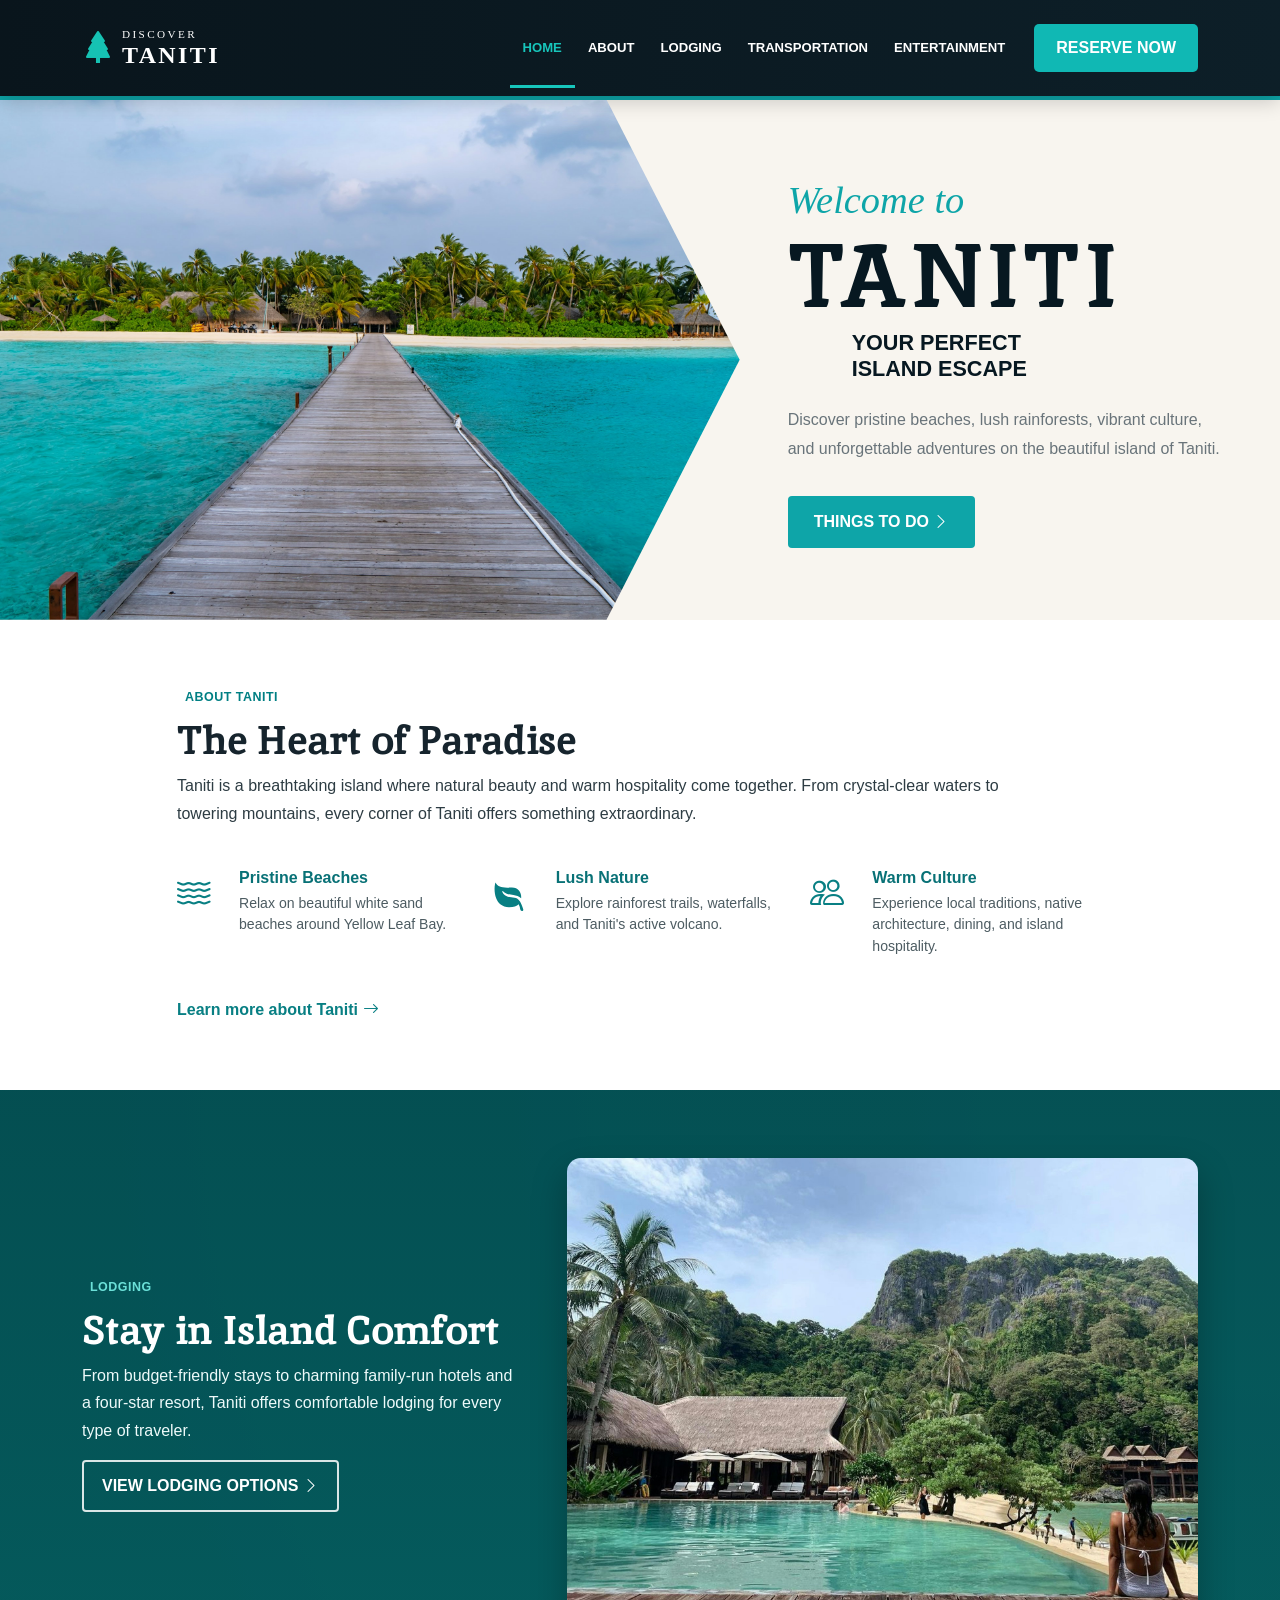
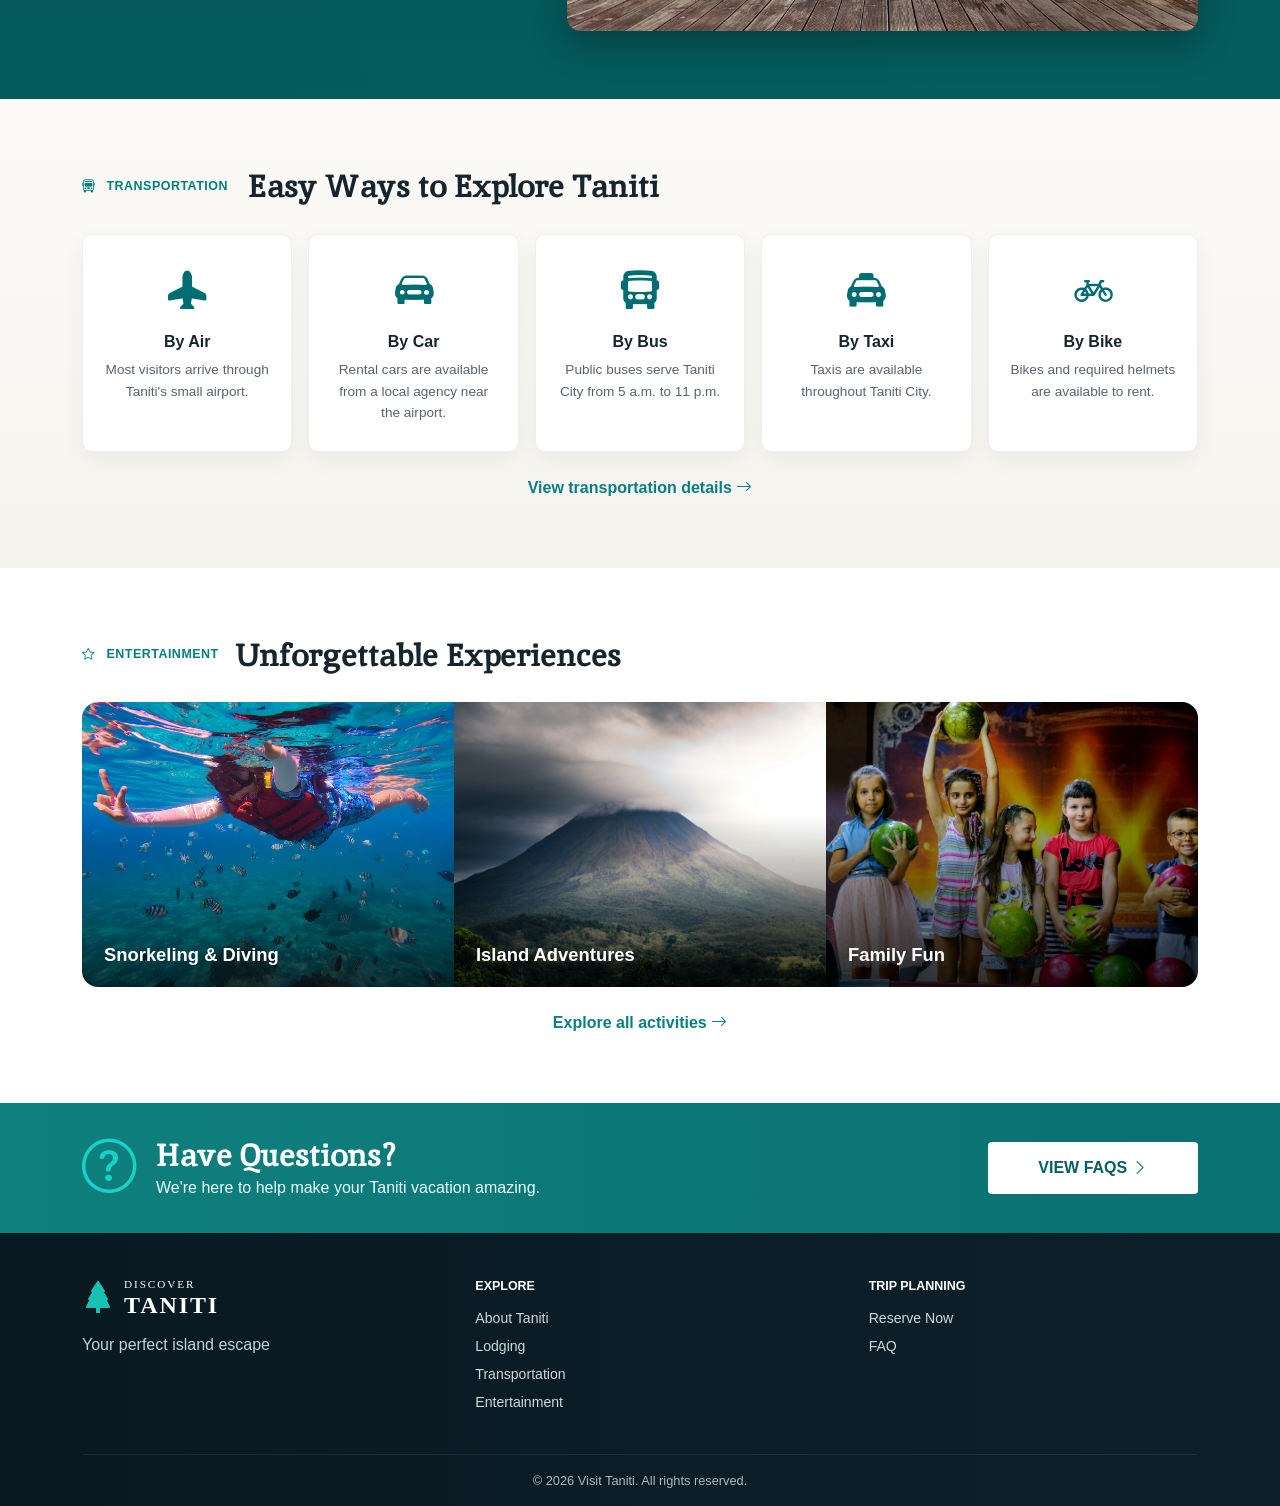
==== commit 327b3815: "Added some styling to the navbar for the homepage. Finished the reserve.html page." ====
--- a/index.html
+++ b/index.html
@@ -3,7 +3,7 @@
 <head>
   <meta charset="utf-8">
   <meta name="viewport" content="width=device-width, initial-scale=1">
-  <title>Visit Taniti</title>
+  <title>Discover Taniti</title>
   <meta name="description" content="Discover Taniti lodging, transportation, beaches, rainforest adventures, dining, and visitor information.">
 
   <link href="https://cdn.jsdelivr.net/npm/bootstrap@5.3.3/dist/css/bootstrap.min.css" rel="stylesheet">
@@ -13,7 +13,7 @@
 <body>
 
   <!-- NAVBAR -->
-  <nav class="navbar navbar-expand-lg navbar-dark fixed-top site-navbar">
+  <nav class="navbar navbar-expand-lg navbar-dark sticky-top site-navbar">
     <div class="container">
       <a class="navbar-brand d-flex align-items-center gap-2" href="#home">
         <span class="brand-icon"><i class="bi bi-tree-fill"></i></span>
@@ -31,11 +31,11 @@
 
       <div class="collapse navbar-collapse" id="mainNav">
         <ul class="navbar-nav ms-auto align-items-lg-center">
-          <li class="nav-item"><a class="nav-link active" href="#home">HOME</a></li>
-          <li class="nav-item"><a class="nav-link" href="#about">ABOUT</a></li>
-          <li class="nav-item"><a class="nav-link" href="#lodging">LODGING</a></li>
-          <li class="nav-item"><a class="nav-link" href="#transportation">TRANSPORTATION</a></li>
-          <li class="nav-item"><a class="nav-link" href="#entertainment">ENTERTAINMENT</a></li>
+          <li class="nav-item"><a class="nav-link active" href="index.html">HOME</a></li>
+          <li class="nav-item"><a class="nav-link" href="about.html">ABOUT</a></li>
+          <li class="nav-item"><a class="nav-link" href="lodging.html">LODGING</a></li>
+          <li class="nav-item"><a class="nav-link" href="transportation.html">TRANSPORTATION</a></li>
+          <li class="nav-item"><a class="nav-link" href="entertainment.html">ENTERTAINMENT</a></li>
           <li class="nav-item ms-lg-3 mt-3 mt-lg-0">
             <a class="btn reserve-btn" href="reserve.html">RESERVE NOW</a>
           </li>
@@ -50,7 +50,6 @@
       <div class="container">
         <div class="row align-items-center g-0">
 
-          <!-- Hero Image -->
           <div class="col-lg-7 hero-image-column">
             <img
               src="assets/homepage_hero.jpg"
@@ -74,7 +73,7 @@
                 and unforgettable adventures on the beautiful island of Taniti.
               </p>
 
-              <a href="entertainment.html" class="btn explore-btn">
+              <a href="#entertainment" class="btn explore-btn">
                 THINGS TO DO
                 <i class="bi bi-chevron-right"></i>
               </a>
@@ -160,7 +159,7 @@
           </div>
 
           <div class="col-lg-7">
-            <img src="assets/lodging_hero_homepage.jpg" class="img-fluid lodging-image" alt="Taniti lodging placeholder">
+            <img src="assets/lodging_hero_homepage.jpg" class="img-fluid lodging-image" alt="Resort styled lodging">
           </div>
         </div>
       </div>
--- a/styles.css
+++ b/styles.css
@@ -103,9 +103,10 @@
 /* Hero */
 
 .hero-section {
-  margin-top: 78px;
   background: var(--cream);
   overflow: hidden;
+  border-top: 4px solid var(--teal);
+  
 }
 
 .hero-section .container {
@@ -495,6 +496,96 @@
   font-size: .8rem;
 }
 
+
+/* Reserve Page */
+.reserve-hero {
+  background: var(--cream);
+  padding: 70px 0 55px;
+  border-top: 4px solid var(--teal);
+}
+
+.reserve-hero h1 {
+  font-family: var(--header-fonts);
+
+  color: var(--navy);
+
+  font-size: clamp(2.4rem, 5vw, 4rem);
+
+  margin-bottom: 16px;
+}
+
+.reserve-hero p {
+  max-width: 720px;
+
+  margin: 0 auto;
+
+  color: var(--muted);
+
+  line-height: 1.7;
+}
+
+
+.reserve-options {
+  background: var(--white);
+}
+
+.reserve-card {
+  text-align: center;
+
+  padding: 34px 24px;
+
+  border: 1px solid rgba(7, 24, 33, .08);
+
+  border-radius: 12px;
+
+  background: var(--white);
+
+  box-shadow:
+    0 8px 24px rgba(7, 24, 33, .06);
+}
+
+.reserve-card > i {
+  display: inline-block;
+
+  color: var(--teal);
+
+  font-size: 2.4rem;
+
+  margin-bottom: 16px;
+}
+
+.reserve-card h2 {
+  font-family: var(--header-fonts);
+
+  color: var(--navy);
+
+  font-size: 1.5rem;
+}
+
+.reserve-card p {
+  color: var(--muted);
+
+  line-height: 1.6;
+
+  min-height: 100px;
+}
+
+.reserve-page-btn {
+  background: var(--teal);
+
+  color: var(--white);
+
+  font-weight: 700;
+
+  border: none;
+}
+
+.reserve-page-btn:hover {
+  background: var(--teal-dark);
+
+  color: var(--white);
+}
+
 /* Responsive */
 @media (max-width:991.98px){
   .site-navbar{
@@ -584,4 +675,11 @@
   .footer-group {
     width: 100%;
   }
-}
+   .reserve-hero {
+    padding: 55px 18px 40px;
+  }
+
+  .reserve-card p {
+    min-height: auto;
+  }
+}
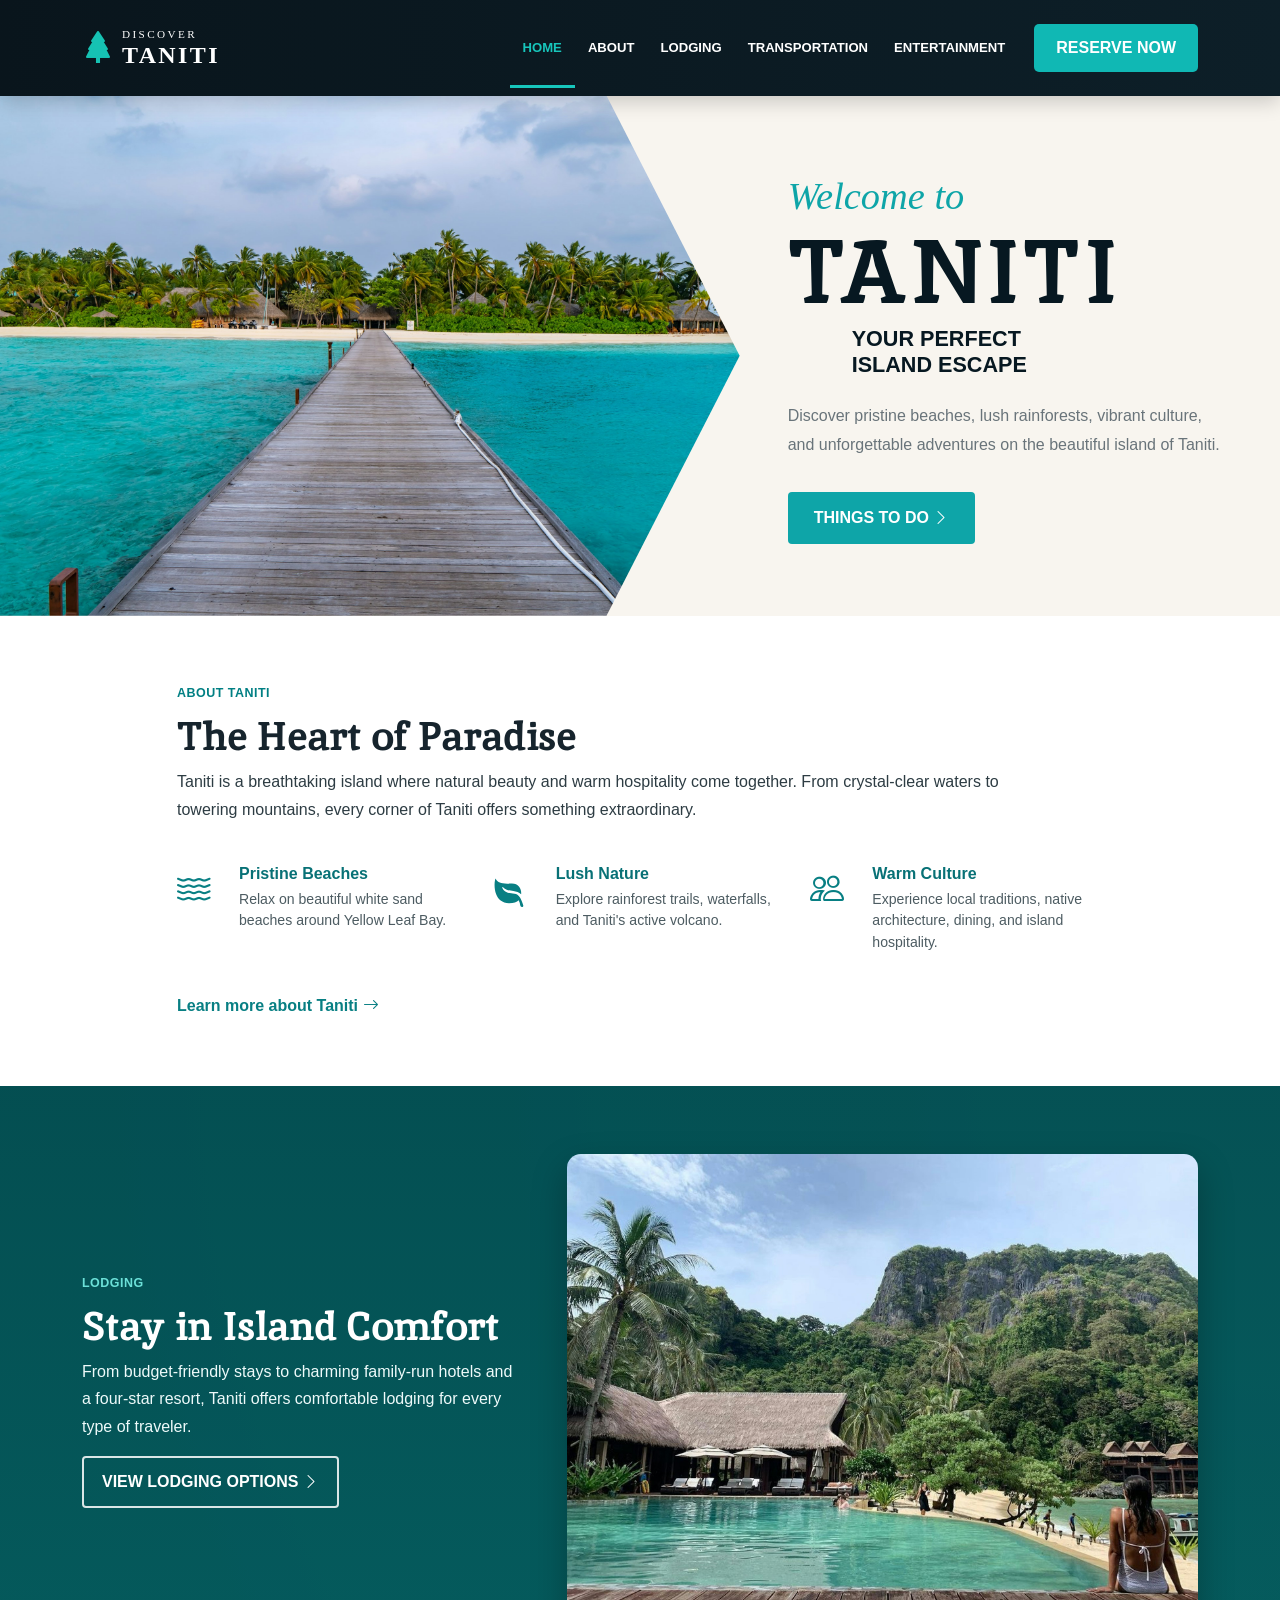
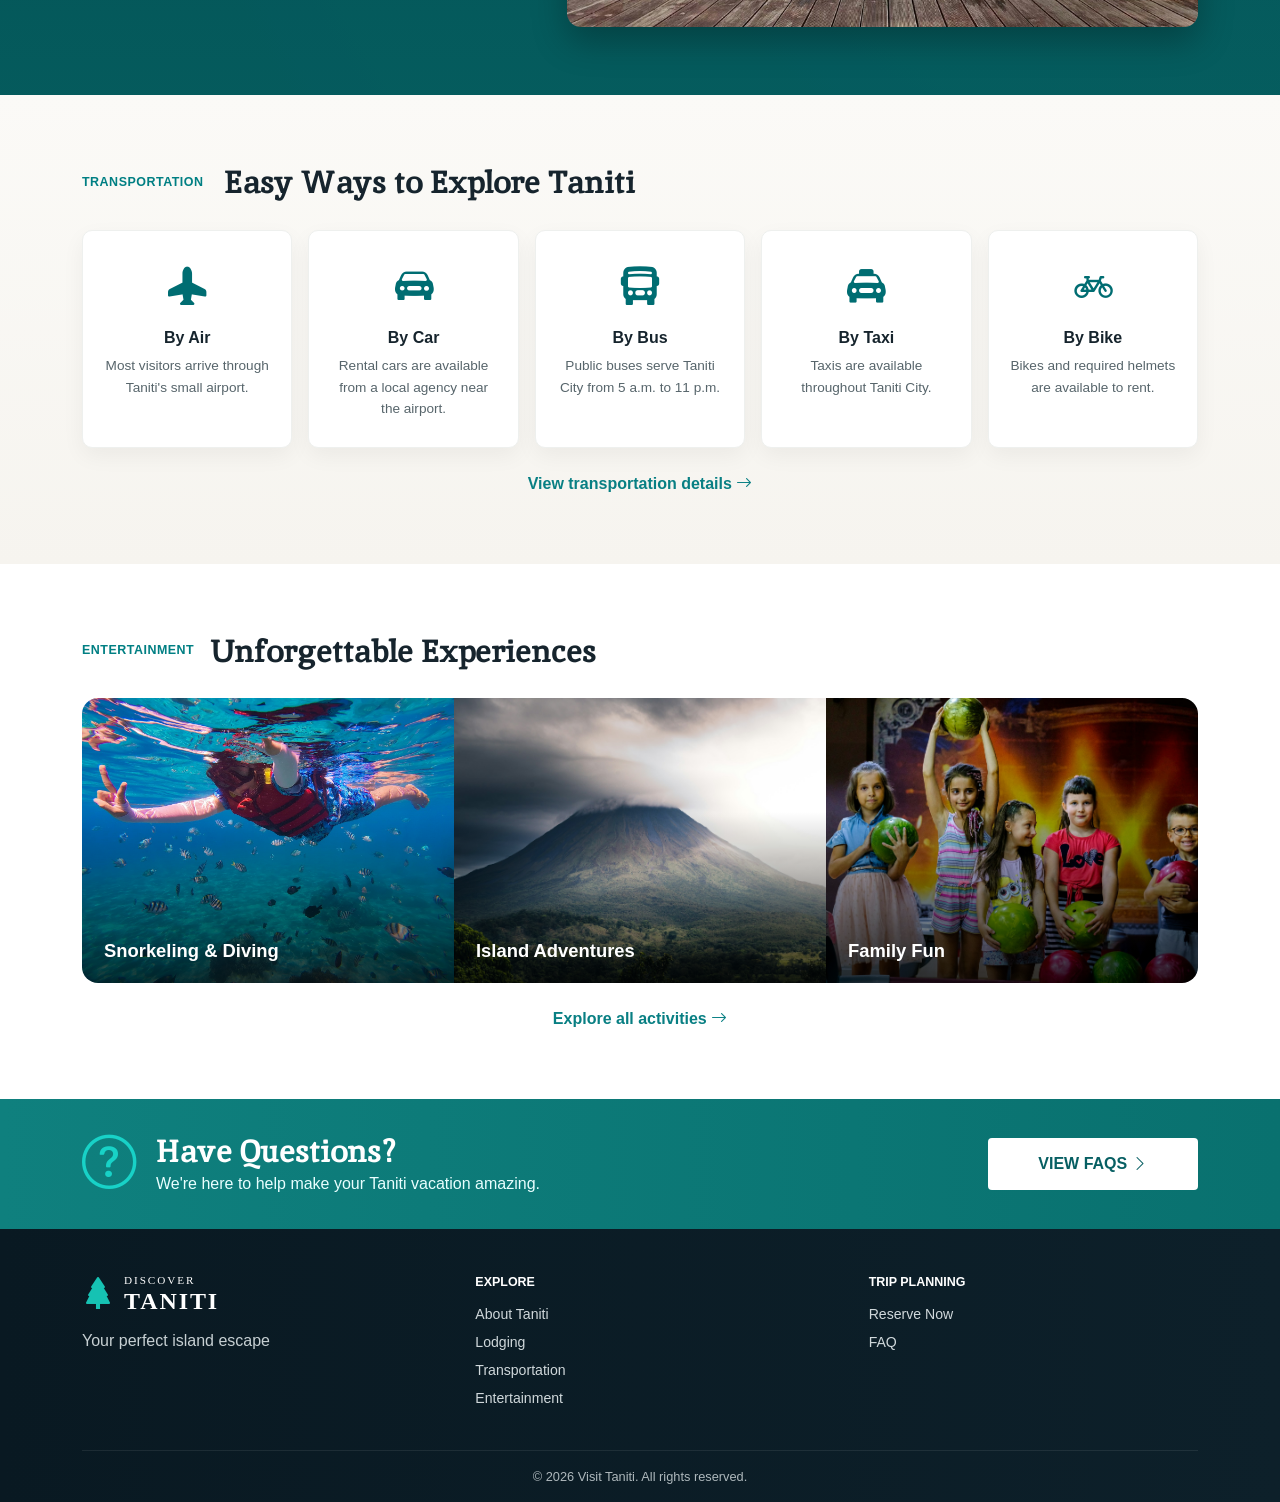
==== commit ffe06ba6: "Cleaned up icons on the homepage." ====
--- a/index.html
+++ b/index.html
@@ -91,7 +91,7 @@
         <div class="row justify-content-center">
        
           <div class="col-lg-10">
-            <div class="section-label"><i class="bi bi-leaf"></i> ABOUT TANITI</div>
+            <div class="section-label"> ABOUT TANITI</div>
             <h2>The Heart of Paradise</h2>
             <p class="about-copy">
               Taniti is a breathtaking island where natural beauty and warm hospitality come together.
@@ -147,7 +147,7 @@
       <div class="container">
         <div class="row align-items-center g-5">
           <div class="col-lg-5">
-            <div class="section-label light-label"><i class="bi bi-bed"></i> LODGING</div>
+            <div class="section-label light-label">LODGING</div>
             <h2>Stay in Island Comfort</h2>
             <p>
               From budget-friendly stays to charming family-run hotels and a four-star resort,
@@ -169,7 +169,7 @@
     <section id="transportation" class="transportation-section section-pad">
       <div class="container">
         <div class="section-heading">
-          <div class="section-label"><i class="bi bi-bus-front"></i> TRANSPORTATION</div>
+          <div class="section-label">TRANSPORTATION</div>
           <h2>Easy Ways to Explore Taniti</h2>
         </div>
 
@@ -225,7 +225,7 @@
     <section id="entertainment" class="entertainment-section section-pad">
       <div class="container">
         <div class="section-heading d-flex align-items-center gap-3">
-          <div class="section-label mb-0"><i class="bi bi-star"></i> ENTERTAINMENT</div>
+          <div class="section-label mb-0">ENTERTAINMENT</div>
           <h2 class="mb-0">Unforgettable Experiences</h2>
         </div>
 
--- a/styles.css
+++ b/styles.css
@@ -5,6 +5,8 @@
   --navy-2:#0b222a;
   --teal:#0ea5a8;
   --teal-dark:#087579;
+  --teal-darkest: linear-gradient(rgba(4,78,81,.94),rgba(5,91,93,.94)),
+    radial-gradient(circle at right top,#0a8d8f,#064f52);
   --cream:#f8f5ef;
   --ink:#16242d;
   --muted:#69747a;
@@ -100,12 +102,12 @@
 
 .reserve-btn:hover{background:#0d9996;color:#fff}
 
+/* Homepage*/
 /* Hero */
 
 .hero-section {
   background: var(--cream);
   overflow: hidden;
-  border-top: 4px solid var(--teal);
   
 }
 
@@ -242,9 +244,7 @@
 /* Lodging */
 .lodging-section{
   color:#fff;
-  background:
-    linear-gradient(rgba(4,78,81,.94),rgba(5,91,93,.94)),
-    radial-gradient(circle at right top,#0a8d8f,#064f52);
+  background: var(--teal-darkest);
 }
 
 .lodging-section h2{
@@ -586,6 +586,548 @@
   color: var(--white);
 }
 
+/* FAQ Page */
+
+.faq-page-header {
+  background: var(--cream);
+
+  padding: 70px 0 55px;
+
+  border-top: 4px solid var(--teal);
+}
+
+.faq-page-header h1 {
+  font-family: var(--header-fonts);
+
+  color: var(--navy);
+
+  font-size: clamp(2.4rem, 5vw, 4rem);
+
+  margin-bottom: 14px;
+}
+
+.faq-page-header p {
+  color: var(--muted);
+
+  margin: 0;
+}
+
+
+.faq-page-content {
+  background: var(--white);
+}
+
+.faq-page-content .accordion {
+  max-width: 900px;
+
+  margin: 0 auto;
+}
+
+
+.accordion-item {
+  border: 1px solid rgba(7, 24, 33, .1);
+}
+
+.accordion-button {
+  color: var(--navy);
+
+  font-weight: 700;
+
+  padding: 18px 20px;
+}
+
+.accordion-button:not(.collapsed) {
+  background: var(--cream);
+
+  color: var(--teal);
+
+  box-shadow: none;
+}
+
+.accordion-button:focus {
+  box-shadow: none;
+
+  border-color: var(--teal);
+}
+
+.accordion-body {
+  color: var(--muted);
+
+  line-height: 1.7;
+
+  padding: 20px;
+}
+
+/* About Page */
+
+.about-page-header {
+  background: var(--teal-darkest);
+
+  padding: 70px 0 55px;
+
+  border-top: 4px solid var(--white);
+}
+
+.about-page-header h1 {
+  font-family: var(--header-fonts);
+
+  color: var(--white);
+
+  font-size: clamp(2.4rem, 5vw, 4rem);
+
+  margin-bottom: 14px;
+}
+
+.about-page-header p {
+  color: var(--white);
+
+  margin: 0;
+}
+
+
+.about-page-content {
+  background: var(--cream);
+}
+
+.about-page-content h2 {
+  font-family: var(--header-fonts);
+
+  color: var(--navy);
+
+  margin-bottom: 18px;
+}
+
+.about-page-content p {
+  color: var(--muted);
+
+  line-height: 1.8;
+}
+
+.about-info-card {
+  background: var(--white);
+  padding: 28px;
+  border-radius: 12px;
+  border: 1px solid rgba(7, 24, 33, 0.08);
+  box-shadow: 0 8px 24px rgba(7, 24, 33, 0.08);
+}
+
+.about-info-item {
+  display: flex;
+
+  gap: 16px;
+
+  margin-bottom: 24px;
+}
+
+.about-info-item:last-child {
+  margin-bottom: 0;
+}
+
+.about-info-item > i {
+  color: var(--teal);
+
+  font-size: 1.8rem;
+}
+
+.about-info-item > svg {
+  color: var(--teal);
+}
+
+.about-info-item h3 {
+  color: var(--navy);
+
+  font-size: 1rem;
+
+  font-weight: 800;
+
+  margin-bottom: 5px;
+}
+
+.about-info-item p {
+  margin: 0;
+
+  font-size: .9rem;
+}
+
+
+.about-highlights {
+  background: var(--white);
+
+  padding: 55px 0;
+}
+
+.about-highlights h2 {
+  font-family: var(--header-fonts);
+
+  color: var(--navy);
+}
+
+.about-highlights p {
+  max-width: 720px;
+
+  margin: 0 auto 22px;
+
+  color: var(--muted);
+
+  line-height: 1.7;
+}
+
+.about-page-btn {
+  background: var(--teal);
+
+  color: var(--white);
+
+  font-weight: 700;
+}
+
+.about-page-btn:hover {
+  background: var(--teal-dark);
+
+  color: var(--white);
+}
+
+/* Lodging Page */
+
+.lodging-page-header {
+  background: var(--teal-darkest);
+  padding: 70px 0 55px;
+  border-top: 4px solid var(--white);
+}
+
+.lodging-page-header h1 {
+  font-family: var(--header-fonts);
+  color: var(--white);
+  font-size: clamp(2.4rem, 5vw, 4rem);
+  margin-bottom: 14px;
+}
+
+.lodging-page-header p {
+  color: var(--white);
+  max-width: 650px;
+  margin: 0 auto;
+}
+
+
+
+/* Lodging Options */
+
+.lodging-options {
+  background: var(--cream);
+  padding: 60px 0;
+}
+
+.lodging-card {
+  background: var(--white);
+
+  padding: 32px 26px;
+
+  border-radius: 12px;
+
+  border: 1px solid rgba(7, 24, 33, .08);
+
+  box-shadow:
+    0 8px 24px rgba(7, 24, 33, .08);
+  transition: transform 0.3s ease, box-shadow 0.3s ease;
+}
+
+.lodging-card:hover {
+  transform: scale(1.04);
+  box-shadow: 0 12px 30px rgba(7, 24, 33, .14);
+}
+
+.lodging-card-icon {
+  color: var(--teal);
+
+  font-size: 2rem;
+
+  margin-bottom: 16px;
+}
+
+.lodging-card h2 {
+  font-family: var(--header-fonts);
+
+  color: var(--navy);
+
+  font-size: 1.4rem;
+
+  margin-bottom: 12px;
+}
+
+.lodging-card p {
+  color: var(--muted);
+
+  line-height: 1.7;
+
+  margin: 0;
+}
+
+
+.lodging-note {
+  max-width: 850px;
+
+  margin: 40px auto 0;
+
+  padding: 22px 26px;
+
+  display: flex;
+
+  align-items: center;
+
+  gap: 18px;
+
+  background: var(--white);
+
+  border-radius: 12px;
+
+  border-left: 4px solid var(--teal);
+
+  box-shadow:
+    0 6px 18px rgba(7, 24, 33, .06);
+}
+
+.lodging-note > i {
+  color: var(--teal);
+
+  font-size: 2rem;
+}
+
+.lodging-note h3 {
+  color: var(--navy);
+
+  font-size: 1rem;
+
+  font-weight: 800;
+
+  margin-bottom: 4px;
+}
+
+.lodging-note p {
+  color: var(--muted);
+
+  margin: 0;
+
+  line-height: 1.6;
+}
+
+/* Transportation Page */
+.transport-page-header {
+  background: var(--teal-darkest);
+  padding: 70px 0 55px;
+  border-top: 4px solid var(--white);
+}
+
+.transport-page-header h1 {
+  font-family: var(--header-fonts);
+  color: var(--white);
+  font-size: clamp(2.4rem, 5vw, 4rem);
+  margin-bottom: 14px;
+}
+
+.transport-page-header p {
+  max-width: 680px;
+  margin: 0 auto;
+  color: var(--white);
+}
+
+
+
+/* Transportation Options */
+
+.transport-page-options {
+  background: var(--cream);
+  padding: 60px 0;
+}
+
+.transport-page-card {
+  background: var(--white);
+
+  padding: 32px 26px;
+
+  border-radius: 12px;
+
+  border: 1px solid rgba(7, 24, 33, .08);
+
+  box-shadow:
+    0 8px 24px rgba(7, 24, 33, .08);
+
+  transition:
+    transform .3s ease,
+    box-shadow .3s ease;
+}
+
+.transport-page-card:hover {
+  transform: scale(1.04);
+
+  box-shadow:
+    0 12px 30px rgba(7, 24, 33, .14);
+}
+
+.transport-page-icon {
+  color: var(--teal);
+
+  font-size: 2rem;
+
+  margin-bottom: 16px;
+}
+
+.transport-page-card h2 {
+  font-family: var(--header-fonts);
+
+  color: var(--navy);
+
+  font-size: 1.4rem;
+
+  margin-bottom: 12px;
+}
+
+.transport-page-card p {
+  color: var(--muted);
+
+  line-height: 1.7;
+
+  margin: 0;
+}
+
+
+/* Arrival Section */
+
+.arrival-section {
+  background: var(--white);
+
+  padding: 60px 0;
+}
+
+.arrival-section h2 {
+  font-family: var(--header-fonts);
+
+  color: var(--navy);
+
+  margin-bottom: 18px;
+}
+
+.arrival-section p {
+  max-width: 800px;
+
+  margin: 0 auto;
+
+  color: var(--muted);
+
+  line-height: 1.8;
+}
+
+
+/* Entertainment Page */
+
+.entertainment-page-header {
+  background: var(--teal-darkest);
+  padding: 70px 0 55px;
+  border-top: 4px solid var(--white);
+}
+
+.entertainment-page-header h1 {
+  font-family: var(--header-fonts);
+  color: var(--white);
+  font-size: clamp(2.4rem, 5vw, 4rem);
+  margin-bottom: 14px;
+}
+
+
+.icon-span, .entertainment-page-header i {
+  color: var(--teal)
+}
+
+.entertainment-page-header p {
+  max-width: 700px;
+  margin: 0 auto;
+  color: var(--white);
+}
+
+
+/* Activities */
+
+.entertainment-options {
+  background: var(--cream);
+  padding: 60px 0;
+}
+
+.entertainment-page-card {
+  background: var(--white);
+
+  padding: 32px 26px;
+
+  border-radius: 12px;
+
+  border: 1px solid rgba(7, 24, 33, .08);
+
+  box-shadow:
+    0 8px 24px rgba(7, 24, 33, .08);
+
+  transition:
+    transform .3s ease,
+    box-shadow .3s ease;
+}
+
+.entertainment-page-card:hover {
+  transform: scale(1.04);
+
+  box-shadow:
+    0 12px 30px rgba(7, 24, 33, .14);
+}
+
+.entertainment-page-icon {
+  color: var(--teal);
+
+  font-size: 2rem;
+
+  margin-bottom: 16px;
+}
+
+.entertainment-page-card h2 {
+  font-family: var(--header-fonts);
+
+  color: var(--navy);
+
+  font-size: 1.4rem;
+
+  margin-bottom: 12px;
+}
+
+.entertainment-page-card p {
+  color: var(--muted);
+
+  line-height: 1.7;
+
+  margin: 0;
+}
+
+
+/* Merriton Landing */
+
+.merriton-section {
+  background: var(--white);
+
+  padding: 60px 0;
+}
+
+.merriton-section h2 {
+  font-family: var(--header-fonts);
+
+  color: var(--navy);
+
+  margin-bottom: 18px;
+}
+
+.merriton-section p {
+  max-width: 800px;
+
+  margin: 0 auto;
+
+  color: var(--muted);
+
+  line-height: 1.8;
+}
+
+
 /* Responsive */
 @media (max-width:991.98px){
   .site-navbar{
@@ -682,4 +1224,17 @@
   .reserve-card p {
     min-height: auto;
   }
-}
+  .lodging-page-header {
+    padding: 55px 18px 40px;
+  }
+
+  .lodging-note {
+    align-items: flex-start;
+  }
+   .transport-page-header {
+    padding: 55px 18px 40px;
+  }
+   .entertainment-page-header {
+    padding: 55px 18px 40px;
+  }
+}
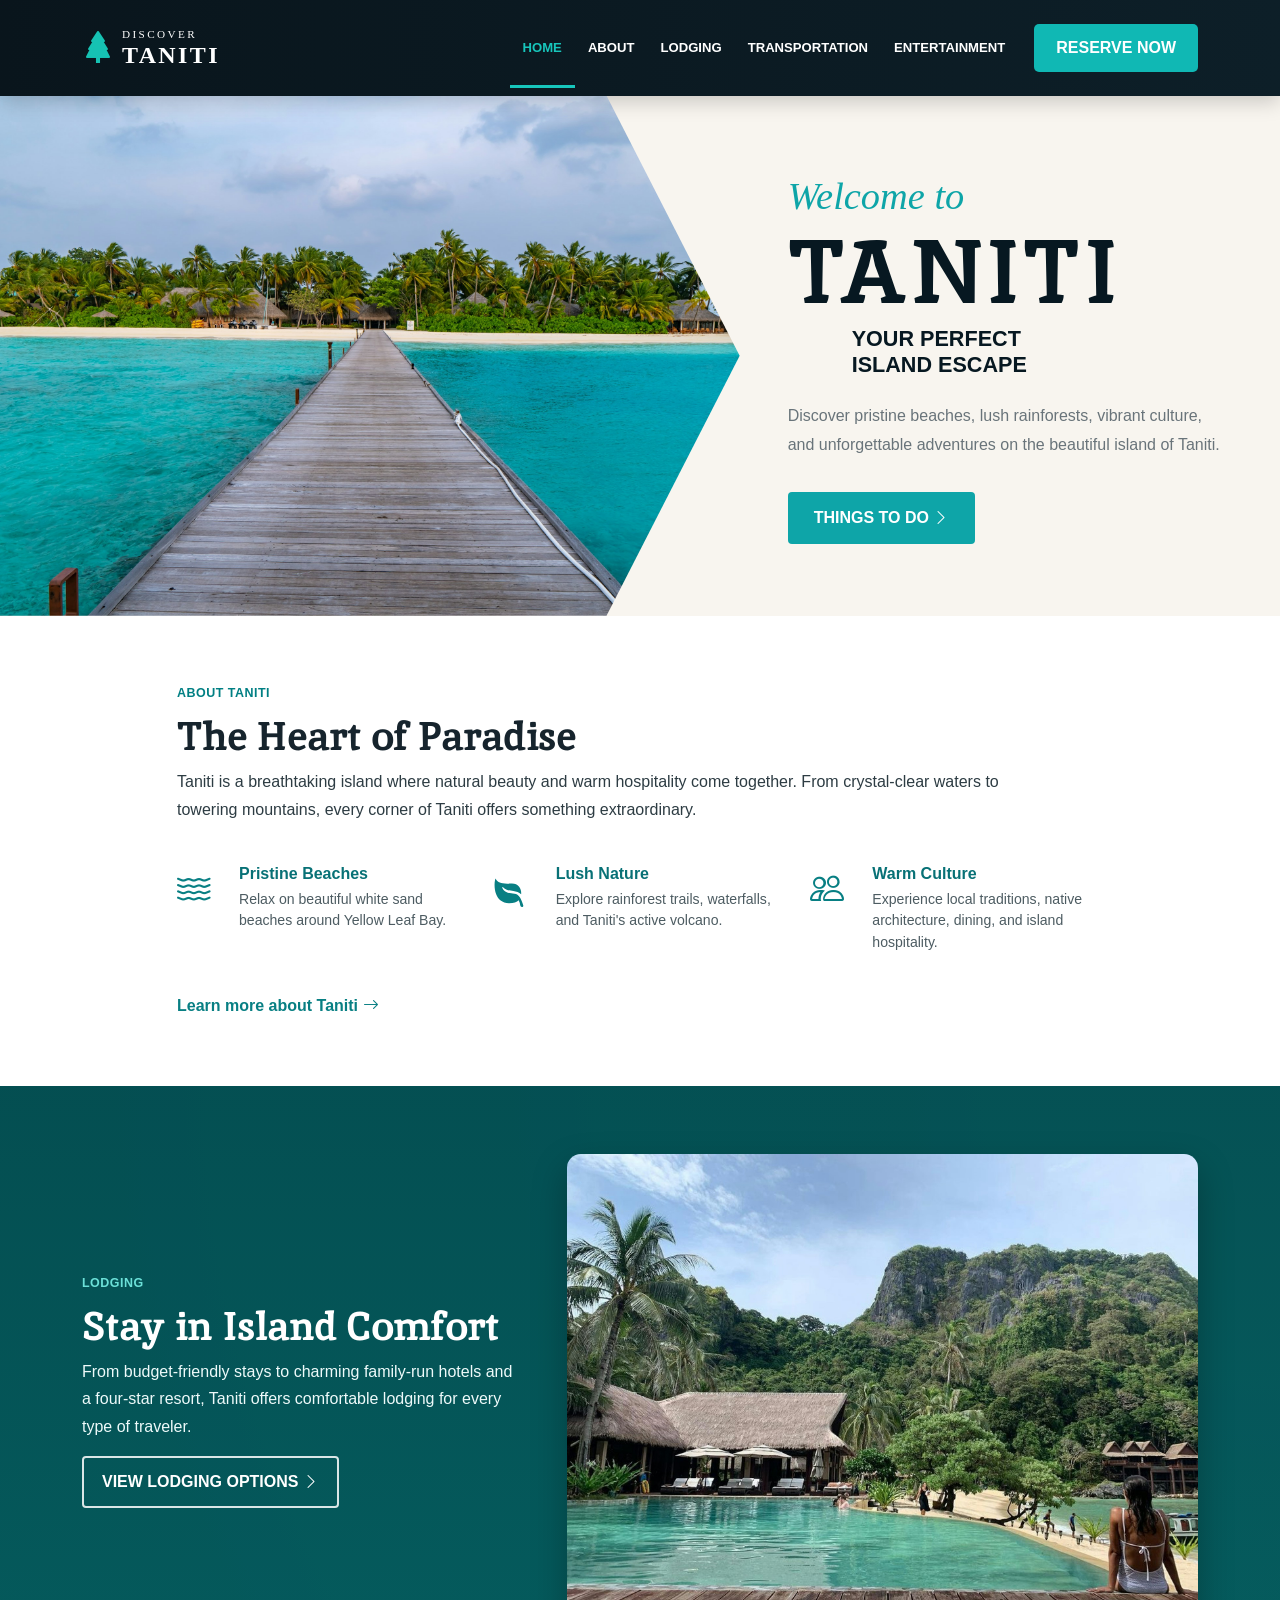
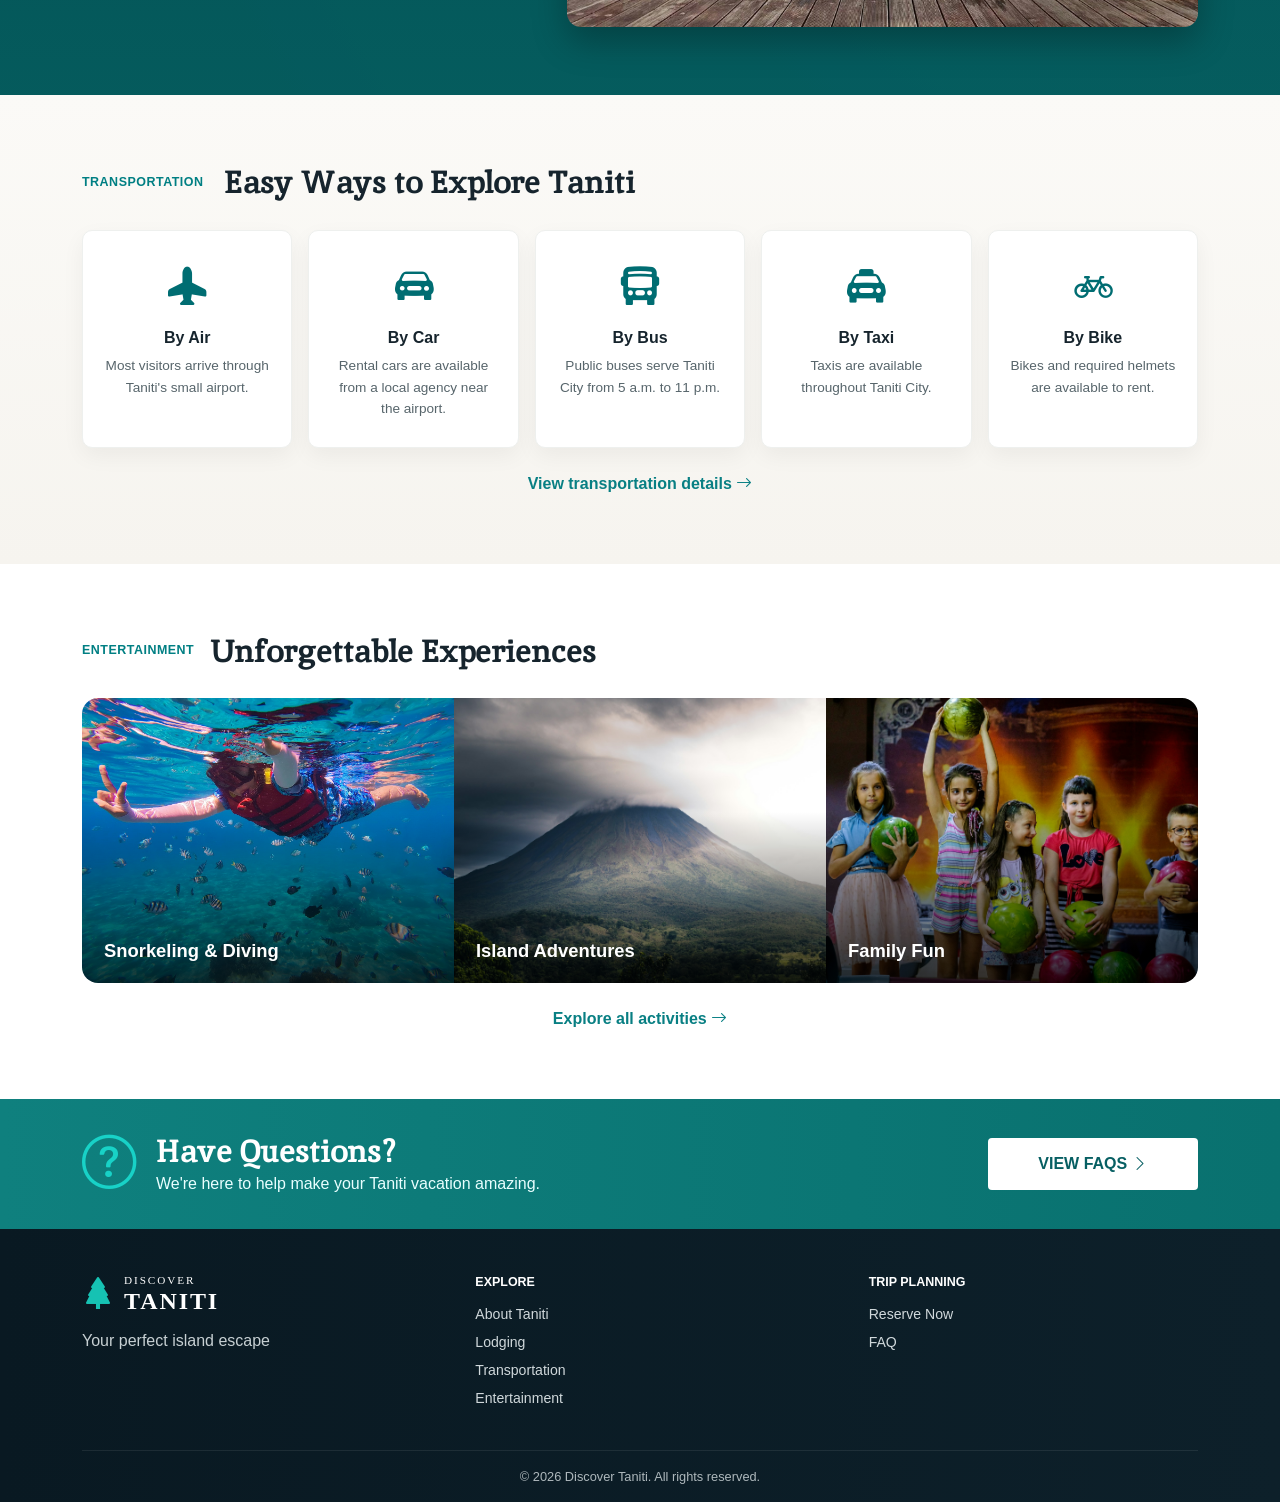
==== commit 6a2d2f90: "Replaced the visit with discover in the footer across all pages." ====
--- a/index.html
+++ b/index.html
@@ -323,7 +323,7 @@
       </div>
 
       <div class="footer-bottom text-center">
-        © 2026 Visit Taniti. All rights reserved.
+        © 2026 Discover Taniti. All rights reserved.
       </div>
 
     </div>
